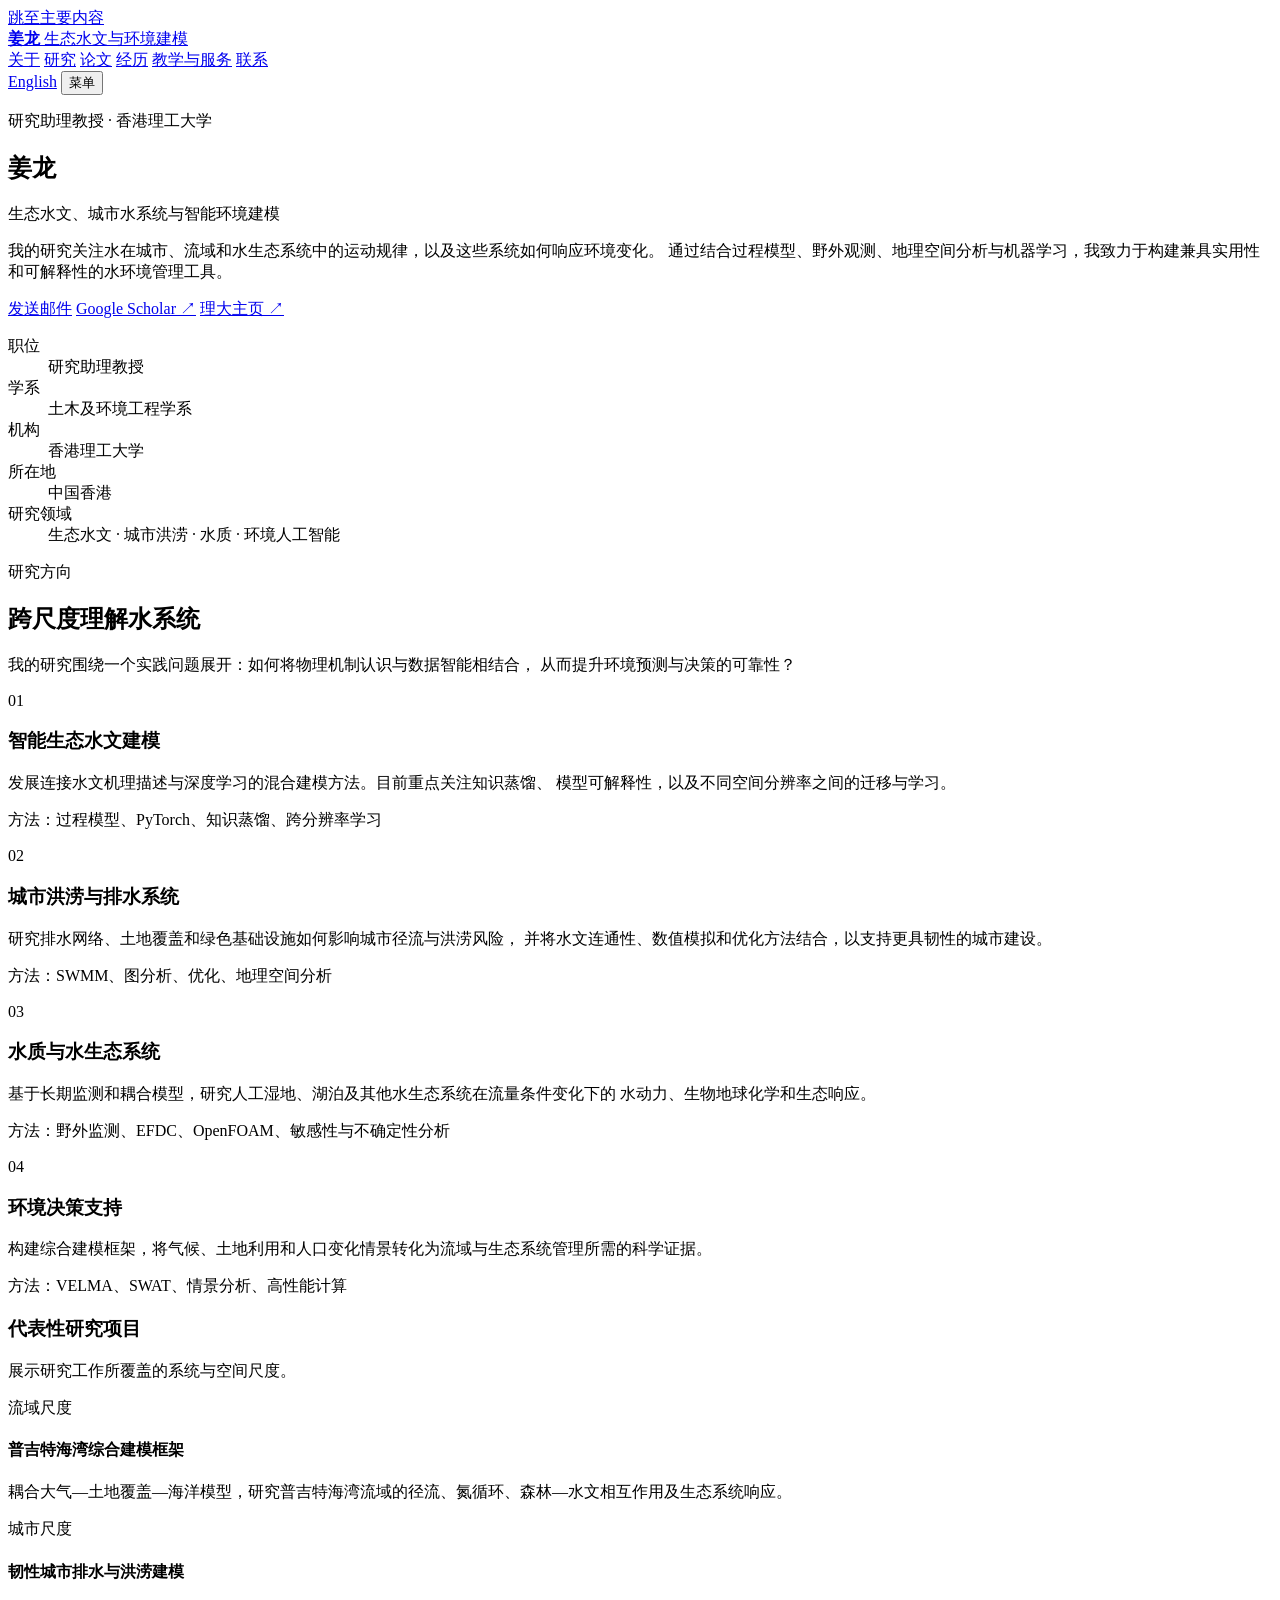
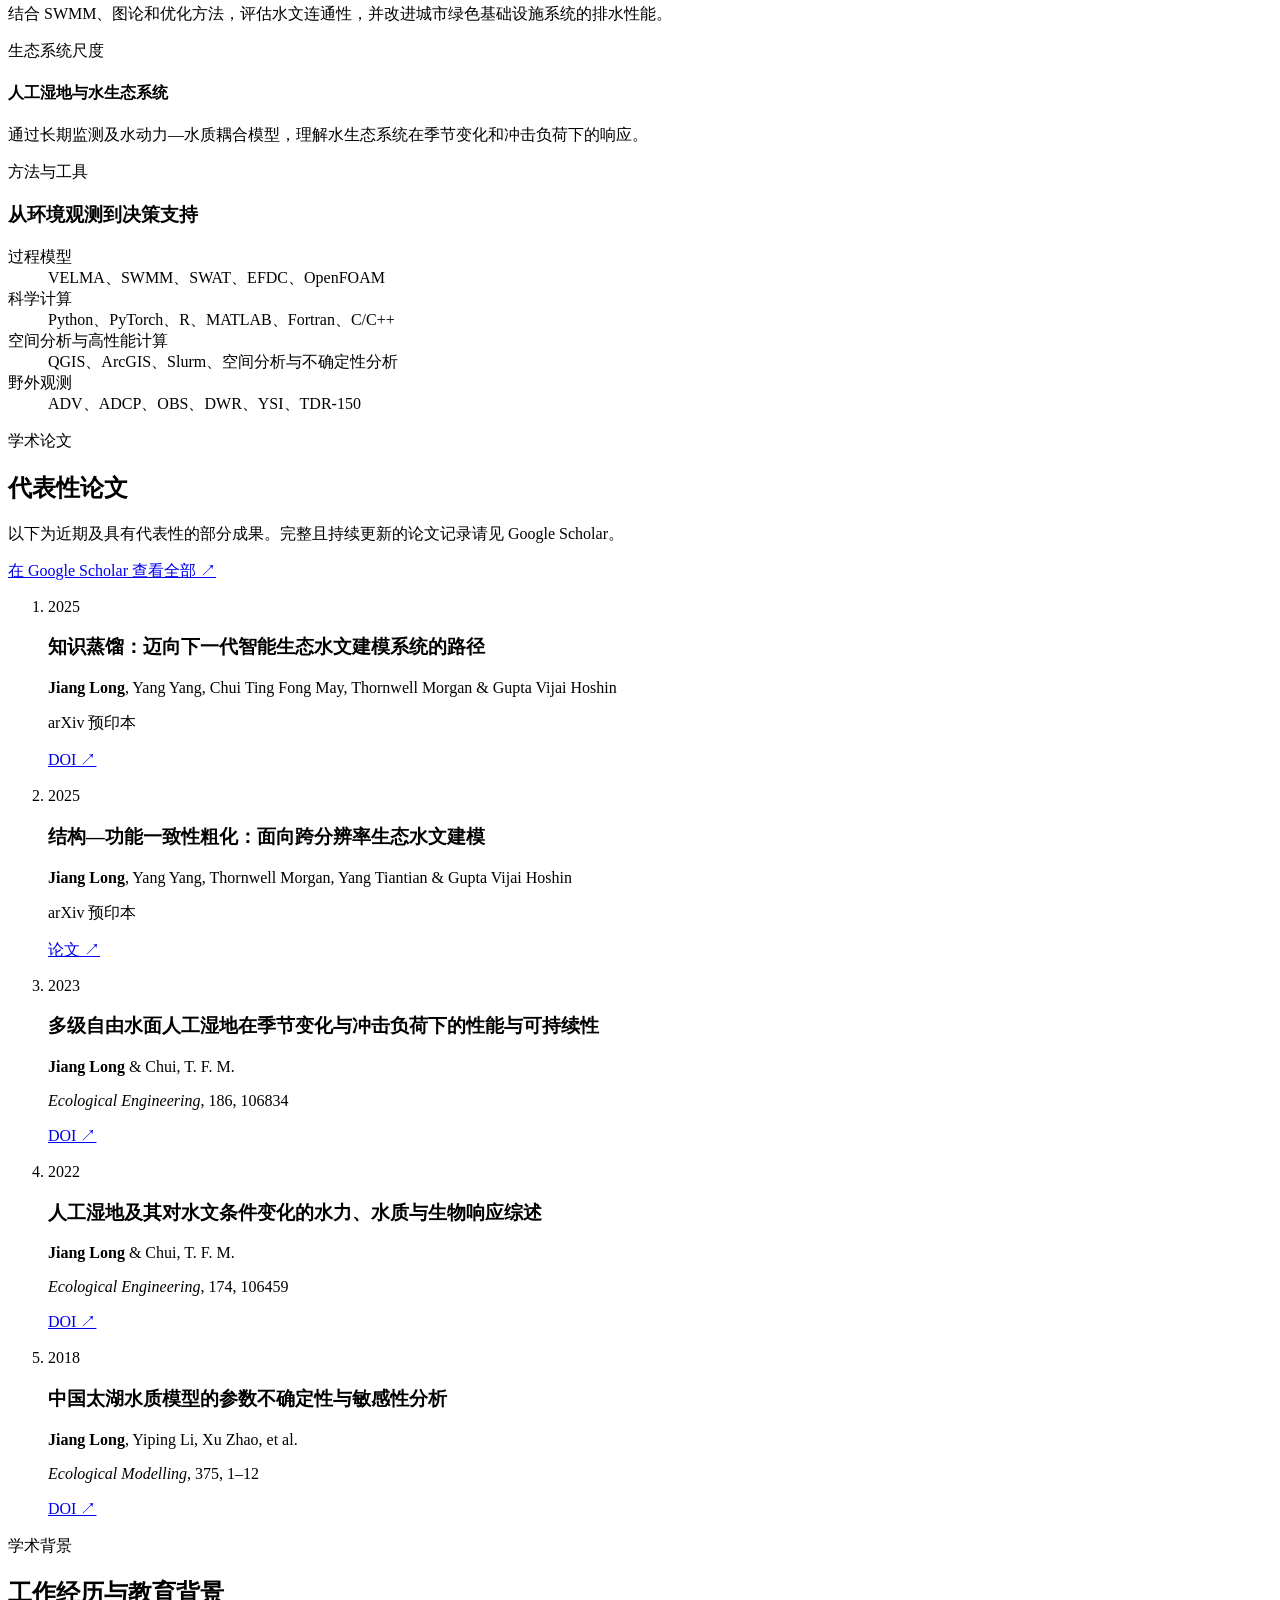
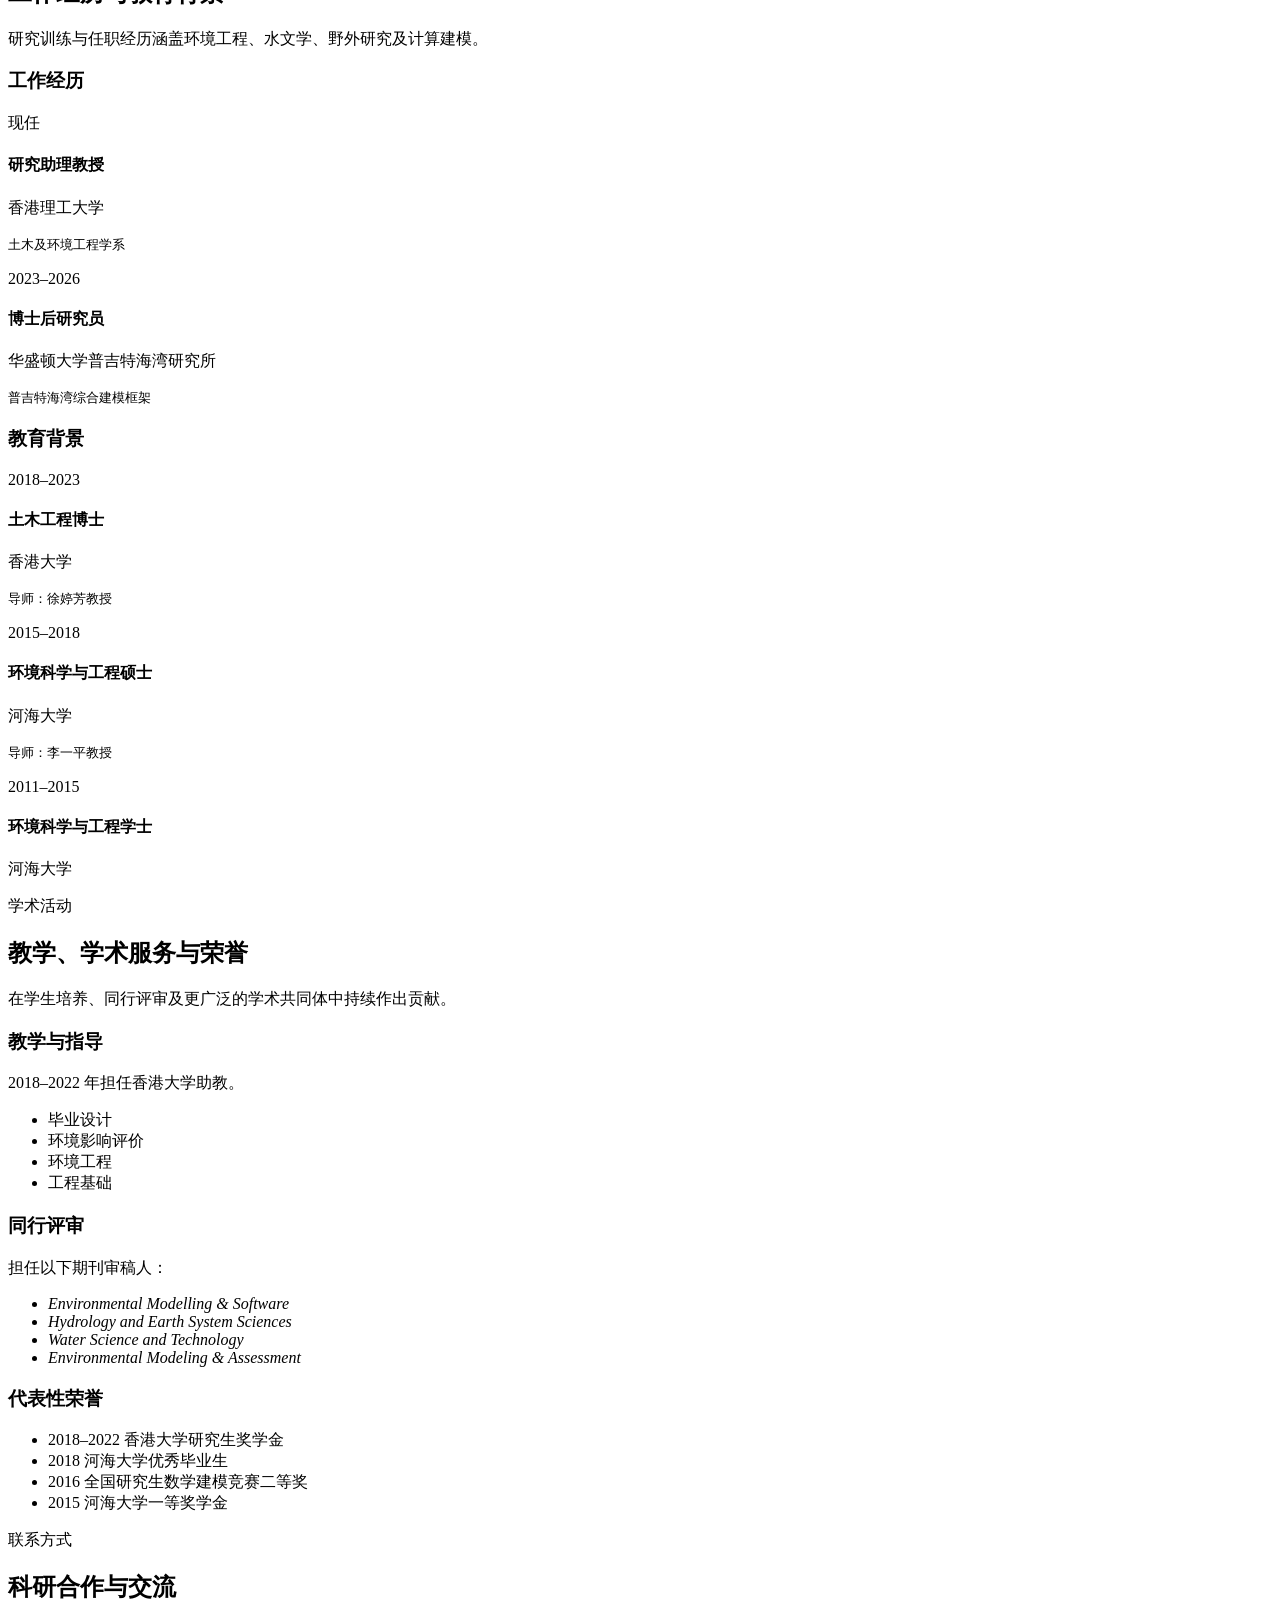
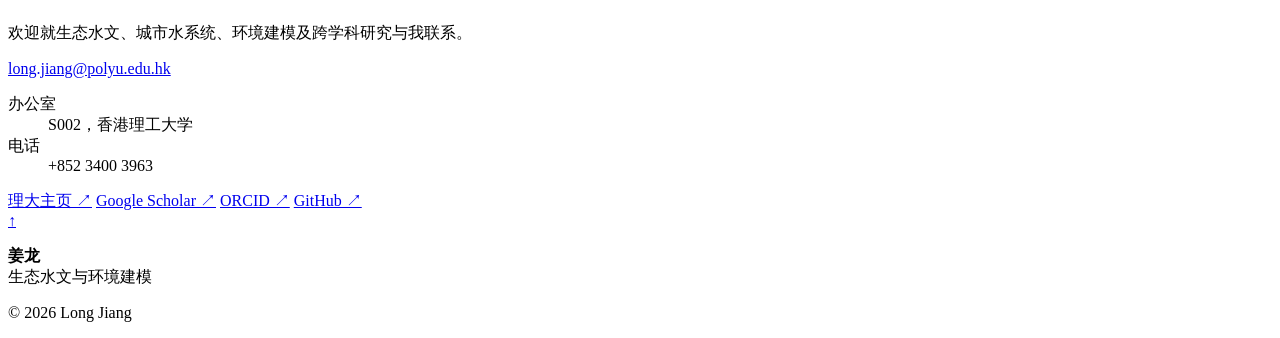
==== public/zh/index.html @ d38e8f30 "Add bilingual Chinese website" ====
<!doctype html>
<html lang="zh-CN">
  <head>
    <meta charset="UTF-8" />
    <meta name="viewport" content="width=device-width, initial-scale=1.0" />
    <meta name="theme-color" content="#f7f7f4" />
    <meta
      name="description"
      content="姜龙博士现任香港理工大学研究助理教授，研究方向包括生态水文建模、城市洪涝、水质与环境人工智能。"
    />
    <meta property="og:title" content="姜龙｜生态水文与环境建模" />
    <meta
      property="og:description"
      content="结合过程模型、环境观测与人工智能，研究城市、流域及水生态系统。"
    />
    <meta property="og:type" content="website" />
    <title>姜龙｜生态水文与环境建模</title>
    <link rel="alternate" hreflang="en" href="/" />
    <link rel="alternate" hreflang="zh-CN" href="/zh" />
    <link rel="alternate" hreflang="x-default" href="/" />
    <link rel="stylesheet" href="/styles.css" />
    <script src="/script.js" defer></script>
    <script type="application/ld+json">
      {
        "@context": "https://schema.org",
        "@type": "Person",
        "name": "Long Jiang",
        "alternateName": "姜龙",
        "honorificPrefix": "Dr",
        "jobTitle": "研究助理教授",
        "affiliation": {
          "@type": "Organization",
          "name": "香港理工大学"
        },
        "email": "mailto:long.jiang@polyu.edu.hk",
        "url": "https://www.polyu.edu.hk/cee/people/academic-staff/dr-long-jiang/",
        "sameAs": [
          "https://github.com/jlonghku",
          "https://orcid.org/0009-0009-2492-1908",
          "https://scholar.google.com/citations?hl=en&user=GSzS0rMAAAAJ"
        ]
      }
    </script>
  </head>
  <body>
    <a class="skip-link" href="#main">跳至主要内容</a>

    <header class="site-header" id="top">
      <div class="header-inner">
        <a class="brand" href="#top" aria-label="姜龙，首页">
          <strong>姜龙</strong>
          <span>生态水文与环境建模</span>
        </a>

        <nav class="desktop-nav" aria-label="主导航">
          <a href="#about">关于</a>
          <a href="#research">研究</a>
          <a href="#publications">论文</a>
          <a href="#background">经历</a>
          <a href="#service">教学与服务</a>
          <a href="#contact">联系</a>
        </nav>

        <a class="language-switch" href="/" lang="en" hreflang="en" aria-label="Switch to English">English</a>
        <button class="menu-button" type="button" aria-expanded="false" aria-controls="mobile-nav" data-open-label="菜单" data-close-label="关闭">菜单</button>
      </div>
    </header>

    <nav class="mobile-nav" id="mobile-nav" aria-label="移动端导航" hidden>
      <a href="#about">关于</a>
      <a href="#research">研究</a>
      <a href="#publications">论文</a>
      <a href="#background">经历</a>
      <a href="#service">教学与服务</a>
      <a href="#contact">联系</a>
      <a class="mobile-language" href="/" lang="en" hreflang="en">English</a>
    </nav>

    <main id="main">
      <section class="hero section-shell" id="about" aria-labelledby="hero-title">
        <div class="hero-main">
          <p class="eyebrow">研究助理教授 · 香港理工大学</p>
          <h1 id="hero-title">姜龙</h1>
          <p class="hero-field">生态水文、城市水系统与智能环境建模</p>
          <p class="hero-summary">
            我的研究关注水在城市、流域和水生态系统中的运动规律，以及这些系统如何响应环境变化。
            通过结合过程模型、野外观测、地理空间分析与机器学习，我致力于构建兼具实用性和可解释性的水环境管理工具。
          </p>
          <div class="hero-links" aria-label="学术主页">
            <a class="button primary" href="mailto:long.jiang@polyu.edu.hk">发送邮件</a>
            <a class="button" href="https://scholar.google.com/citations?hl=en&amp;user=GSzS0rMAAAAJ" target="_blank" rel="noreferrer">Google Scholar ↗</a>
            <a class="text-link" href="https://www.polyu.edu.hk/cee/people/academic-staff/dr-long-jiang/" target="_blank" rel="noreferrer">理大主页 ↗</a>
          </div>
        </div>

        <aside class="profile-facts" aria-label="学术信息摘要">
          <dl>
            <div>
              <dt>职位</dt>
              <dd>研究助理教授</dd>
            </div>
            <div>
              <dt>学系</dt>
              <dd>土木及环境工程学系</dd>
            </div>
            <div>
              <dt>机构</dt>
              <dd>香港理工大学</dd>
            </div>
            <div>
              <dt>所在地</dt>
              <dd>中国香港</dd>
            </div>
            <div>
              <dt>研究领域</dt>
              <dd>生态水文 · 城市洪涝 · 水质 · 环境人工智能</dd>
            </div>
          </dl>
        </aside>
      </section>

      <section class="section" id="research" aria-labelledby="research-title">
        <div class="section-shell">
          <div class="section-heading">
            <p class="section-label">研究方向</p>
            <div>
              <h2 id="research-title">跨尺度理解水系统</h2>
              <p>
                我的研究围绕一个实践问题展开：如何将物理机制认识与数据智能相结合，
                从而提升环境预测与决策的可靠性？
              </p>
            </div>
          </div>

          <div class="research-list">
            <article>
              <p class="item-number">01</p>
              <div>
                <h3>智能生态水文建模</h3>
                <p>
                  发展连接水文机理描述与深度学习的混合建模方法。目前重点关注知识蒸馏、
                  模型可解释性，以及不同空间分辨率之间的迁移与学习。
                </p>
                <p class="methods">方法：过程模型、PyTorch、知识蒸馏、跨分辨率学习</p>
              </div>
            </article>
            <article>
              <p class="item-number">02</p>
              <div>
                <h3>城市洪涝与排水系统</h3>
                <p>
                  研究排水网络、土地覆盖和绿色基础设施如何影响城市径流与洪涝风险，
                  并将水文连通性、数值模拟和优化方法结合，以支持更具韧性的城市建设。
                </p>
                <p class="methods">方法：SWMM、图分析、优化、地理空间分析</p>
              </div>
            </article>
            <article>
              <p class="item-number">03</p>
              <div>
                <h3>水质与水生态系统</h3>
                <p>
                  基于长期监测和耦合模型，研究人工湿地、湖泊及其他水生态系统在流量条件变化下的
                  水动力、生物地球化学和生态响应。
                </p>
                <p class="methods">方法：野外监测、EFDC、OpenFOAM、敏感性与不确定性分析</p>
              </div>
            </article>
            <article>
              <p class="item-number">04</p>
              <div>
                <h3>环境决策支持</h3>
                <p>
                  构建综合建模框架，将气候、土地利用和人口变化情景转化为流域与生态系统管理所需的科学证据。
                </p>
                <p class="methods">方法：VELMA、SWAT、情景分析、高性能计算</p>
              </div>
            </article>
          </div>

          <div class="subsection">
            <div class="subsection-heading">
              <h3>代表性研究项目</h3>
              <p>展示研究工作所覆盖的系统与空间尺度。</p>
            </div>
            <div class="project-table">
              <article>
                <p class="project-type">流域尺度</p>
                <h4>普吉特海湾综合建模框架</h4>
                <p>耦合大气—土地覆盖—海洋模型，研究普吉特海湾流域的径流、氮循环、森林—水文相互作用及生态系统响应。</p>
              </article>
              <article>
                <p class="project-type">城市尺度</p>
                <h4>韧性城市排水与洪涝建模</h4>
                <p>结合 SWMM、图论和优化方法，评估水文连通性，并改进城市绿色基础设施系统的排水性能。</p>
              </article>
              <article>
                <p class="project-type">生态系统尺度</p>
                <h4>人工湿地与水生态系统</h4>
                <p>通过长期监测及水动力—水质耦合模型，理解水生态系统在季节变化和冲击负荷下的响应。</p>
              </article>
            </div>
          </div>

          <div class="methods-panel">
            <div>
              <p class="section-label">方法与工具</p>
              <h3>从环境观测到决策支持</h3>
            </div>
            <dl>
              <div><dt>过程模型</dt><dd>VELMA、SWMM、SWAT、EFDC、OpenFOAM</dd></div>
              <div><dt>科学计算</dt><dd>Python、PyTorch、R、MATLAB、Fortran、C/C++</dd></div>
              <div><dt>空间分析与高性能计算</dt><dd>QGIS、ArcGIS、Slurm、空间分析与不确定性分析</dd></div>
              <div><dt>野外观测</dt><dd>ADV、ADCP、OBS、DWR、YSI、TDR-150</dd></div>
            </dl>
          </div>
        </div>
      </section>

      <section class="section muted-section" id="publications" aria-labelledby="publications-title">
        <div class="section-shell">
          <div class="section-heading publication-heading">
            <p class="section-label">学术论文</p>
            <div>
              <h2 id="publications-title">代表性论文</h2>
              <p>以下为近期及具有代表性的部分成果。完整且持续更新的论文记录请见 Google Scholar。</p>
              <a class="text-link" href="https://scholar.google.com/citations?hl=en&amp;user=GSzS0rMAAAAJ" target="_blank" rel="noreferrer">在 Google Scholar 查看全部 ↗</a>
            </div>
          </div>

          <ol class="publication-list">
            <li>
              <p class="publication-year">2025</p>
              <div>
                <h3>知识蒸馏：迈向下一代智能生态水文建模系统的路径</h3>
                <p><strong>Jiang Long</strong>, Yang Yang, Chui Ting Fong May, Thornwell Morgan &amp; Gupta Vijai Hoshin</p>
                <p class="venue">arXiv 预印本</p>
              </div>
              <a href="https://doi.org/10.48550/arXiv.2509.01972" target="_blank" rel="noreferrer" aria-label="打开知识蒸馏论文">DOI ↗</a>
            </li>
            <li>
              <p class="publication-year">2025</p>
              <div>
                <h3>结构—功能一致性粗化：面向跨分辨率生态水文建模</h3>
                <p><strong>Jiang Long</strong>, Yang Yang, Thornwell Morgan, Yang Tiantian &amp; Gupta Vijai Hoshin</p>
                <p class="venue">arXiv 预印本</p>
              </div>
              <a href="https://arxiv.org/abs/2511.17482" target="_blank" rel="noreferrer" aria-label="打开跨分辨率建模论文">论文 ↗</a>
            </li>
            <li>
              <p class="publication-year">2023</p>
              <div>
                <h3>多级自由水面人工湿地在季节变化与冲击负荷下的性能与可持续性</h3>
                <p><strong>Jiang Long</strong> &amp; Chui, T. F. M.</p>
                <p class="venue"><em>Ecological Engineering</em>, 186, 106834</p>
              </div>
              <a href="https://doi.org/10.1016/j.ecoleng.2022.106834" target="_blank" rel="noreferrer" aria-label="打开人工湿地性能论文">DOI ↗</a>
            </li>
            <li>
              <p class="publication-year">2022</p>
              <div>
                <h3>人工湿地及其对水文条件变化的水力、水质与生物响应综述</h3>
                <p><strong>Jiang Long</strong> &amp; Chui, T. F. M.</p>
                <p class="venue"><em>Ecological Engineering</em>, 174, 106459</p>
              </div>
              <a href="https://doi.org/10.1016/j.ecoleng.2021.106459" target="_blank" rel="noreferrer" aria-label="打开人工湿地综述">DOI ↗</a>
            </li>
            <li>
              <p class="publication-year">2018</p>
              <div>
                <h3>中国太湖水质模型的参数不确定性与敏感性分析</h3>
                <p><strong>Jiang Long</strong>, Yiping Li, Xu Zhao, et al.</p>
                <p class="venue"><em>Ecological Modelling</em>, 375, 1–12</p>
              </div>
              <a href="https://doi.org/10.1016/j.ecolmodel.2018.02.014" target="_blank" rel="noreferrer" aria-label="打开太湖水质建模论文">DOI ↗</a>
            </li>
          </ol>
        </div>
      </section>

      <section class="section" id="background" aria-labelledby="background-title">
        <div class="section-shell">
          <div class="section-heading">
            <p class="section-label">学术背景</p>
            <div>
              <h2 id="background-title">工作经历与教育背景</h2>
              <p>研究训练与任职经历涵盖环境工程、水文学、野外研究及计算建模。</p>
            </div>
          </div>

          <div class="background-grid">
            <section aria-labelledby="experience-title">
              <h3 id="experience-title">工作经历</h3>
              <div class="timeline">
                <article>
                  <p class="timeline-date">现任</p>
                  <div><h4>研究助理教授</h4><p>香港理工大学</p><small>土木及环境工程学系</small></div>
                </article>
                <article>
                  <p class="timeline-date">2023–2026</p>
                  <div><h4>博士后研究员</h4><p>华盛顿大学普吉特海湾研究所</p><small>普吉特海湾综合建模框架</small></div>
                </article>
              </div>
            </section>

            <section aria-labelledby="education-title">
              <h3 id="education-title">教育背景</h3>
              <div class="timeline">
                <article>
                  <p class="timeline-date">2018–2023</p>
                  <div><h4>土木工程博士</h4><p>香港大学</p><small>导师：徐婷芳教授</small></div>
                </article>
                <article>
                  <p class="timeline-date">2015–2018</p>
                  <div><h4>环境科学与工程硕士</h4><p>河海大学</p><small>导师：李一平教授</small></div>
                </article>
                <article>
                  <p class="timeline-date">2011–2015</p>
                  <div><h4>环境科学与工程学士</h4><p>河海大学</p></div>
                </article>
              </div>
            </section>
          </div>
        </div>
      </section>

      <section class="section muted-section" id="service" aria-labelledby="service-title">
        <div class="section-shell">
          <div class="section-heading">
            <p class="section-label">学术活动</p>
            <div>
              <h2 id="service-title">教学、学术服务与荣誉</h2>
              <p>在学生培养、同行评审及更广泛的学术共同体中持续作出贡献。</p>
            </div>
          </div>

          <div class="activity-grid">
            <article>
              <h3>教学与指导</h3>
              <p>2018–2022 年担任香港大学助教。</p>
              <ul>
                <li>毕业设计</li>
                <li>环境影响评价</li>
                <li>环境工程</li>
                <li>工程基础</li>
              </ul>
            </article>
            <article>
              <h3>同行评审</h3>
              <p>担任以下期刊审稿人：</p>
              <ul>
                <li><em>Environmental Modelling &amp; Software</em></li>
                <li><em>Hydrology and Earth System Sciences</em></li>
                <li><em>Water Science and Technology</em></li>
                <li><em>Environmental Modeling &amp; Assessment</em></li>
              </ul>
            </article>
            <article>
              <h3>代表性荣誉</h3>
              <ul class="honours-list">
                <li><span>2018–2022</span> 香港大学研究生奖学金</li>
                <li><span>2018</span> 河海大学优秀毕业生</li>
                <li><span>2016</span> 全国研究生数学建模竞赛二等奖</li>
                <li><span>2015</span> 河海大学一等奖学金</li>
              </ul>
            </article>
          </div>
        </div>
      </section>

      <section class="contact" id="contact" aria-labelledby="contact-title">
        <div class="section-shell contact-grid">
          <div>
            <p class="section-label">联系方式</p>
            <h2 id="contact-title">科研合作与交流</h2>
            <p>欢迎就生态水文、城市水系统、环境建模及跨学科研究与我联系。</p>
          </div>
          <div class="contact-card">
            <a class="email-link" href="mailto:long.jiang@polyu.edu.hk">long.jiang@polyu.edu.hk</a>
            <dl>
              <div><dt>办公室</dt><dd>S002，香港理工大学</dd></div>
              <div><dt>电话</dt><dd>+852 3400 3963</dd></div>
            </dl>
            <div class="contact-links">
              <a href="https://www.polyu.edu.hk/cee/people/academic-staff/dr-long-jiang/" target="_blank" rel="noreferrer">理大主页 ↗</a>
              <a href="https://scholar.google.com/citations?hl=en&amp;user=GSzS0rMAAAAJ" target="_blank" rel="noreferrer">Google Scholar ↗</a>
              <a href="https://orcid.org/0009-0009-2492-1908" target="_blank" rel="noreferrer">ORCID ↗</a>
              <a href="https://github.com/jlonghku" target="_blank" rel="noreferrer">GitHub ↗</a>
            </div>
          </div>
        </div>
      </section>
    </main>

    <a class="back-to-top" href="#top" aria-label="返回顶部">↑</a>

    <footer>
      <div class="section-shell footer-inner">
        <p><strong>姜龙</strong><br />生态水文与环境建模</p>
        <p>© <span id="year">2026</span> Long Jiang</p>
      </div>
    </footer>
  </body>
</html>
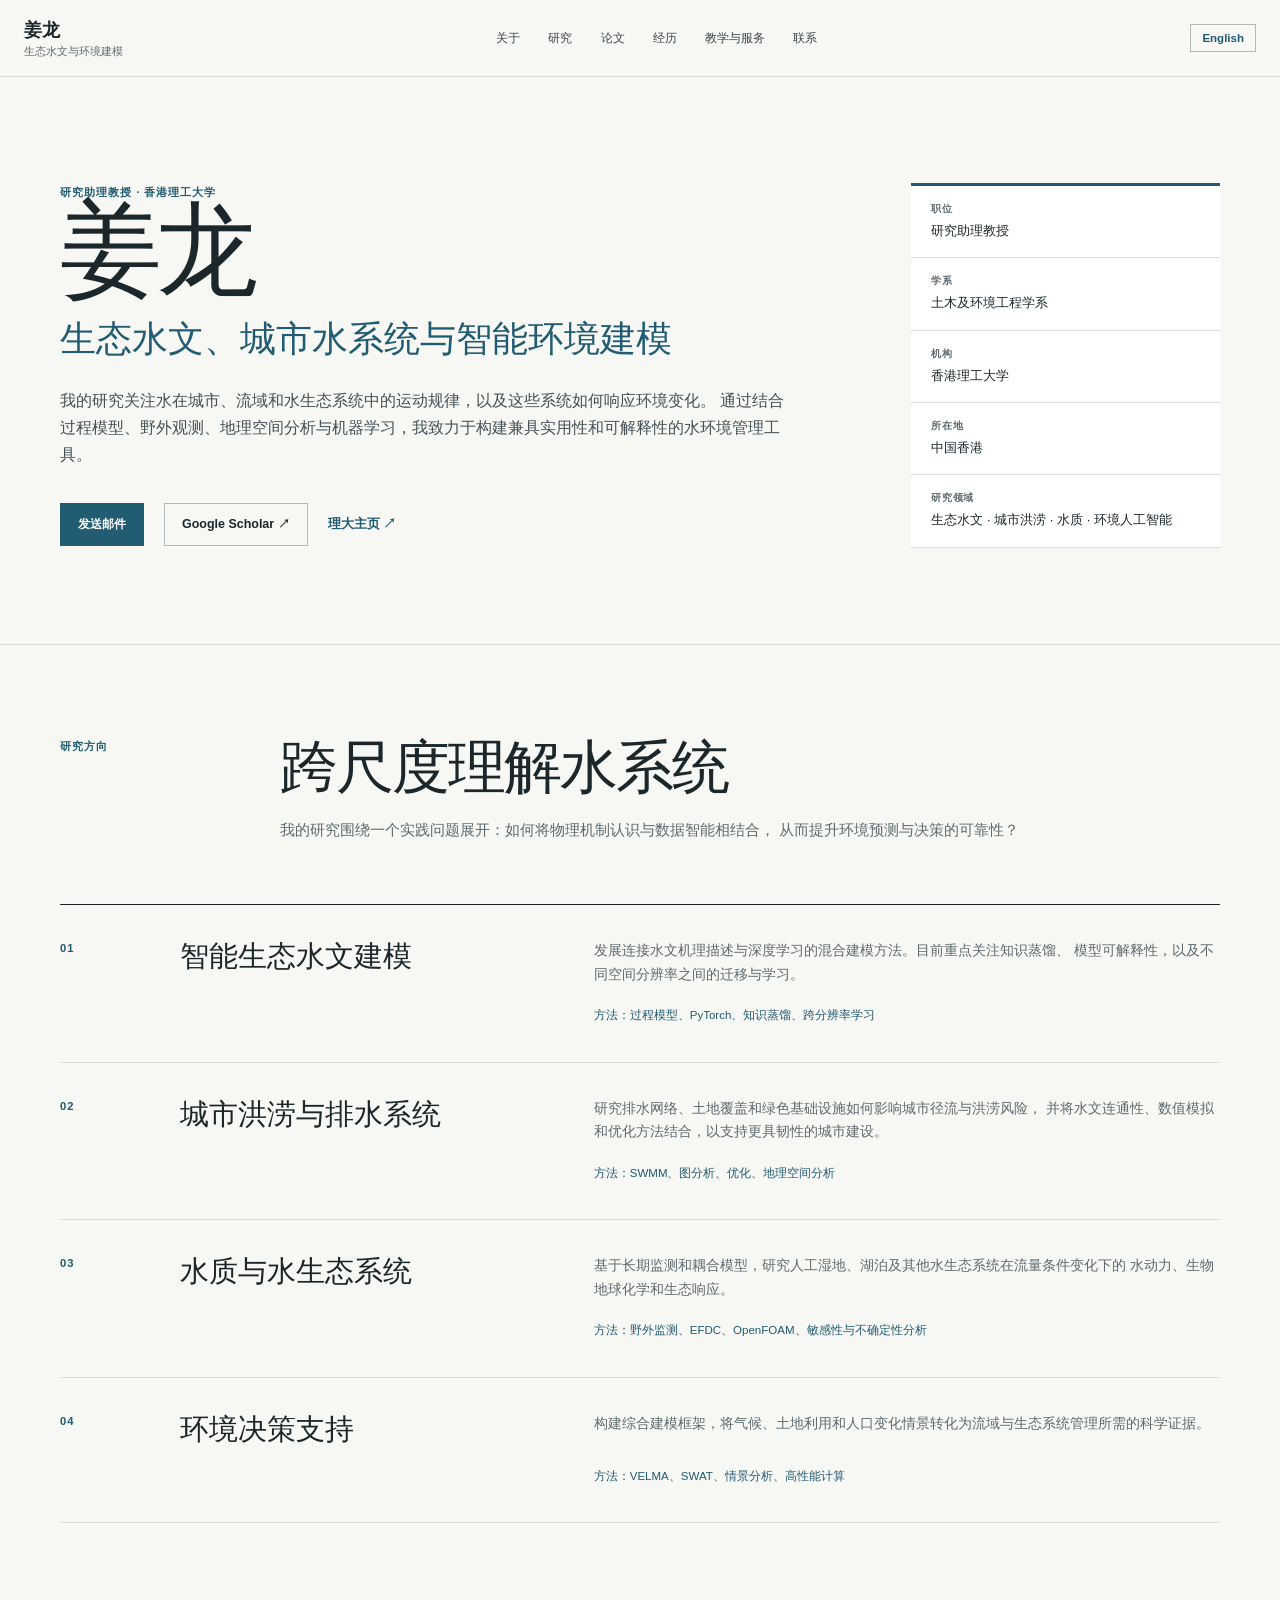
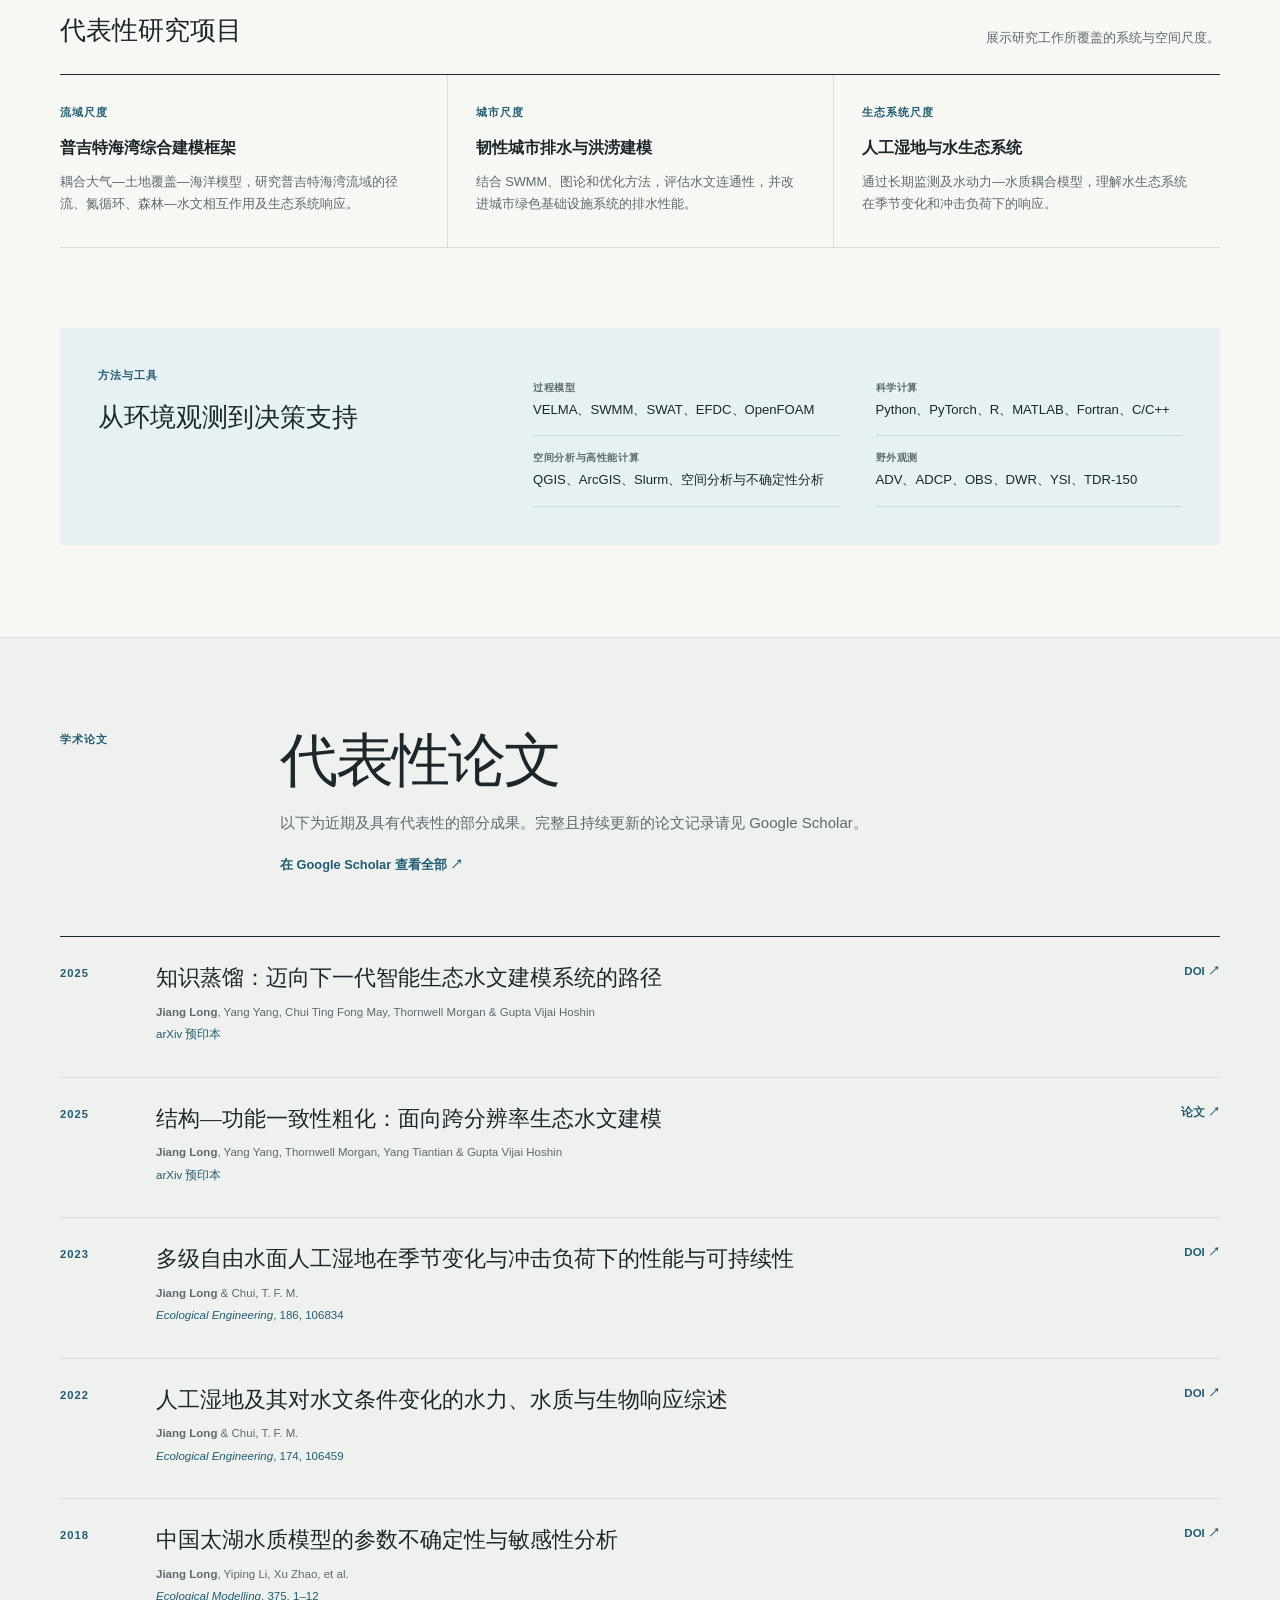
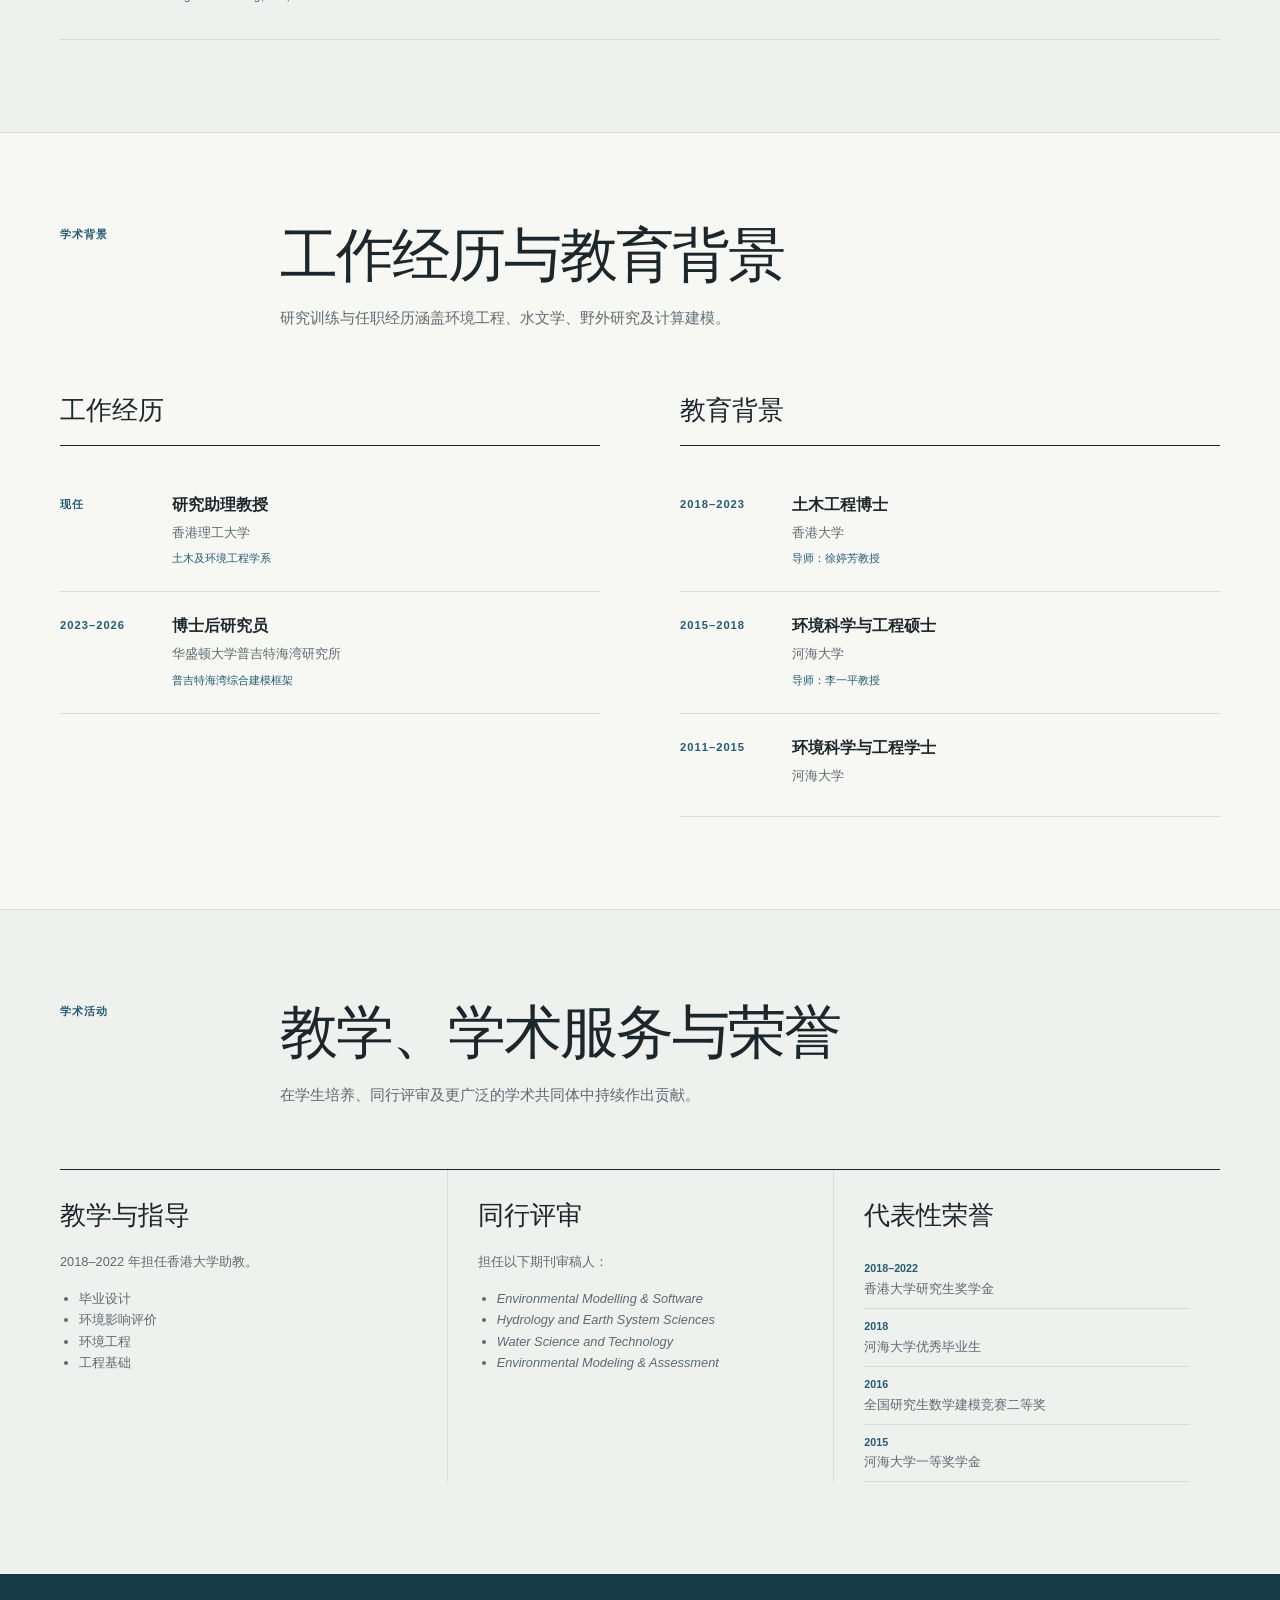
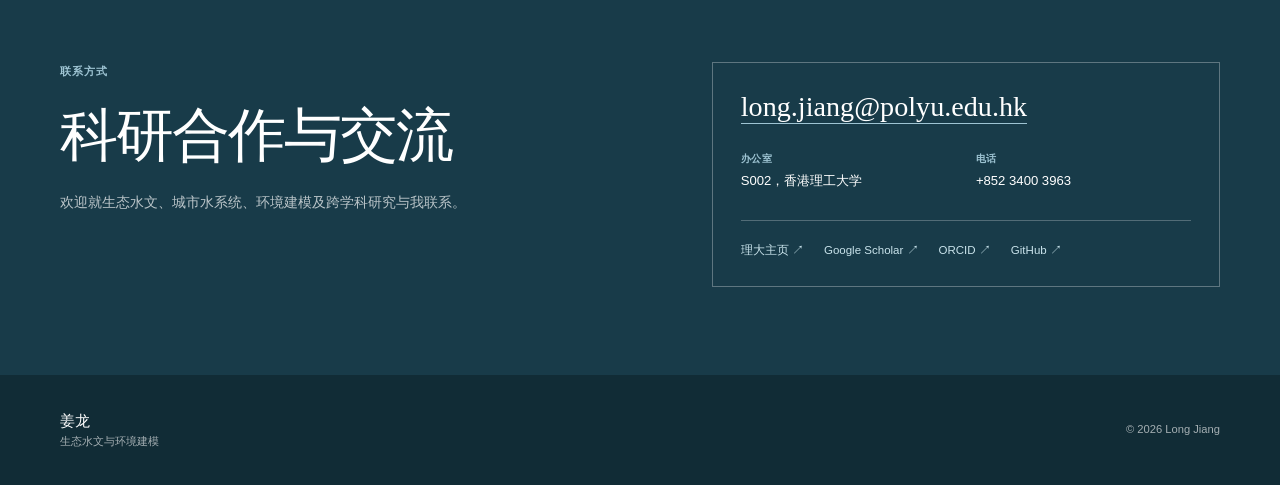
==== commit 9066b9f8: "Deploy site to GitHub Pages" ====
--- a/public/zh/index.html
+++ b/public/zh/index.html
@@ -15,11 +15,12 @@
     />
     <meta property="og:type" content="website" />
     <title>姜龙｜生态水文与环境建模</title>
-    <link rel="alternate" hreflang="en" href="/" />
-    <link rel="alternate" hreflang="zh-CN" href="/zh" />
-    <link rel="alternate" hreflang="x-default" href="/" />
-    <link rel="stylesheet" href="/styles.css" />
-    <script src="/script.js" defer></script>
+    <link rel="canonical" href="https://long-jiang-academic-site.vercel.app/zh" />
+    <link rel="alternate" hreflang="en" href="https://long-jiang-academic-site.vercel.app/" />
+    <link rel="alternate" hreflang="zh-CN" href="https://long-jiang-academic-site.vercel.app/zh" />
+    <link rel="alternate" hreflang="x-default" href="https://long-jiang-academic-site.vercel.app/" />
+    <link rel="stylesheet" href="../styles.css" />
+    <script src="../script.js" defer></script>
     <script type="application/ld+json">
       {
         "@context": "https://schema.org",
@@ -61,7 +62,7 @@
           <a href="#contact">联系</a>
         </nav>
 
-        <a class="language-switch" href="/" lang="en" hreflang="en" aria-label="Switch to English">English</a>
+        <a class="language-switch" href="../" lang="en" hreflang="en" aria-label="Switch to English">English</a>
         <button class="menu-button" type="button" aria-expanded="false" aria-controls="mobile-nav" data-open-label="菜单" data-close-label="关闭">菜单</button>
       </div>
     </header>
@@ -73,7 +74,7 @@
       <a href="#background">经历</a>
       <a href="#service">教学与服务</a>
       <a href="#contact">联系</a>
-      <a class="mobile-language" href="/" lang="en" hreflang="en">English</a>
+      <a class="mobile-language" href="../" lang="en" hreflang="en">English</a>
     </nav>
 
     <main id="main">
--- a/public/styles.css
+++ b/public/styles.css
@@ -0,0 +1,189 @@
+:root {
+  --paper: #f7f7f4;
+  --surface: #ffffff;
+  --ink: #1c272b;
+  --muted: #5e6a6f;
+  --accent: #225c73;
+  --accent-soft: #e7f0f3;
+  --line: #d8dddc;
+  --serif: Georgia, "Times New Roman", serif;
+  --sans: Inter, -apple-system, BlinkMacSystemFont, "Segoe UI", sans-serif;
+}
+
+* { box-sizing: border-box; }
+html { scroll-behavior: smooth; scroll-padding-top: 84px; }
+body { margin: 0; background: var(--paper); color: var(--ink); font-family: var(--sans); -webkit-font-smoothing: antialiased; }
+a { color: inherit; text-decoration: none; }
+button { color: inherit; font: inherit; }
+p { line-height: 1.7; }
+.section-shell { width: min(1160px, calc(100% - 48px)); margin-inline: auto; }
+.skip-link { position: fixed; z-index: 100; top: -70px; left: 18px; padding: 11px 16px; background: var(--ink); color: white; }
+.skip-link:focus { top: 14px; }
+
+.site-header { position: sticky; z-index: 20; top: 0; background: rgba(247, 247, 244, .96); border-bottom: 1px solid var(--line); backdrop-filter: blur(12px); }
+.header-inner { width: min(1280px, calc(100% - 48px)); min-height: 76px; margin-inline: auto; display: flex; align-items: center; justify-content: space-between; gap: 32px; }
+.brand { display: flex; flex-direction: column; flex: 0 0 auto; }
+.brand strong { font-family: var(--serif); font-size: 1.12rem; font-weight: 600; }
+.brand span { margin-top: 3px; color: var(--muted); font-size: .67rem; }
+.desktop-nav { display: flex; align-items: center; gap: clamp(17px, 2.2vw, 32px); }
+.desktop-nav a { padding: 26px 0 24px; border-bottom: 2px solid transparent; color: #39474c; font-size: .76rem; }
+.desktop-nav a:hover, .desktop-nav a:focus-visible { border-color: var(--accent); color: var(--accent); }
+.language-switch { flex: 0 0 auto; padding: 7px 11px; border: 1px solid #aeb9bc; color: var(--accent); font-size: .72rem; font-weight: 700; }
+.language-switch:hover, .language-switch:focus-visible { border-color: var(--accent); background: var(--accent-soft); }
+.menu-button { display: none; border: 1px solid var(--line); background: transparent; padding: 8px 12px; font-size: .78rem; }
+.mobile-nav { position: fixed; z-index: 19; inset: 76px 0 auto; padding: 12px 24px 20px; background: var(--paper); border-bottom: 1px solid var(--line); box-shadow: 0 18px 35px rgba(28, 39, 43, .08); }
+.mobile-nav a { display: block; padding: 13px 0; border-bottom: 1px solid var(--line); font-size: .9rem; }
+.mobile-nav .mobile-language { border-bottom: 0; color: var(--accent); font-weight: 700; }
+
+[lang="zh-CN"] body { font-family: "PingFang SC", "Hiragino Sans GB", "Microsoft YaHei", var(--sans); }
+[lang="zh-CN"] h1, [lang="zh-CN"] h2, [lang="zh-CN"] h3, [lang="zh-CN"] .brand strong, [lang="zh-CN"] .hero-field, [lang="zh-CN"] .email-link, [lang="zh-CN"] .footer-inner strong { font-family: "Songti SC", "STSong", "Noto Serif CJK SC", var(--serif); }
+
+.hero { display: grid; grid-template-columns: minmax(0, 1.55fr) minmax(270px, .65fr); gap: clamp(50px, 9vw, 120px); padding-block: 106px 96px; }
+.eyebrow, .section-label, .item-number, .project-type, .publication-year, .timeline-date { margin: 0; color: var(--accent); font-size: .7rem; font-weight: 700; letter-spacing: .09em; text-transform: uppercase; }
+h1, h2, h3, h4 { margin-top: 0; }
+h1 { margin-bottom: 18px; font-family: var(--serif); font-size: clamp(3.8rem, 8vw, 6.8rem); font-weight: 400; letter-spacing: -.055em; line-height: .95; }
+.hero-identity { display: flex; align-items: center; gap: 20px; margin-bottom: 30px; }
+.hero-identity .eyebrow { max-width: 420px; }
+.profile-avatar { width: 88px; height: 88px; flex: 0 0 auto; border: 3px solid var(--surface); border-radius: 50%; object-fit: cover; box-shadow: 0 0 0 1px var(--line); }
+.hero-field { max-width: 800px; margin: 0 0 25px; color: var(--accent); font-family: var(--serif); font-size: clamp(1.45rem, 2.8vw, 2.35rem); line-height: 1.25; }
+.hero-summary { max-width: 760px; margin: 0; color: #445156; font-size: 1rem; }
+.hero-links { display: flex; align-items: center; flex-wrap: wrap; gap: 12px 20px; margin-top: 34px; }
+.button { display: inline-flex; align-items: center; min-height: 43px; padding: 0 17px; border: 1px solid #aeb9bc; background: transparent; font-size: .78rem; font-weight: 600; }
+.button:hover, .button:focus-visible { border-color: var(--accent); color: var(--accent); }
+.button.primary { border-color: var(--accent); background: var(--accent); color: white; }
+.button.primary:hover, .button.primary:focus-visible { background: #17465a; }
+.text-link { color: var(--accent); font-size: .8rem; font-weight: 600; text-decoration: underline; text-decoration-color: transparent; text-underline-offset: 4px; }
+.text-link:hover, .text-link:focus-visible { text-decoration-color: currentColor; }
+.profile-facts { align-self: end; border-top: 3px solid var(--accent); background: var(--surface); }
+.profile-facts dl { margin: 0; }
+.profile-facts dl > div { padding: 16px 20px; border-bottom: 1px solid var(--line); }
+.profile-facts dt, .methods-panel dt, .contact-card dt { margin-bottom: 5px; color: var(--muted); font-size: .65rem; font-weight: 700; letter-spacing: .06em; text-transform: uppercase; }
+.profile-facts dd, .methods-panel dd, .contact-card dd { margin: 0; font-size: .82rem; line-height: 1.55; }
+
+.section { padding-block: 92px; border-top: 1px solid var(--line); }
+.muted-section { background: #eff1ef; }
+.section-heading { display: grid; grid-template-columns: 180px minmax(0, 1fr); gap: 40px; margin-bottom: 62px; }
+.section-heading h2, .contact h2 { max-width: 820px; margin-bottom: 18px; font-family: var(--serif); font-size: clamp(2.35rem, 4.5vw, 4rem); font-weight: 400; letter-spacing: -.035em; line-height: 1.08; }
+.section-heading > div > p { max-width: 760px; margin: 0; color: var(--muted); font-size: .94rem; }
+
+.research-list { border-top: 1px solid var(--ink); }
+.research-list article { display: grid; grid-template-columns: 90px minmax(0, 1fr); gap: 30px; padding: 34px 0 36px; border-bottom: 1px solid var(--line); }
+.research-list article > div { display: grid; grid-template-columns: minmax(220px, .75fr) minmax(0, 1.25fr); gap: 38px; }
+.research-list h3 { margin-bottom: 0; font-family: var(--serif); font-size: clamp(1.45rem, 2.3vw, 2rem); font-weight: 400; line-height: 1.2; }
+.research-list article > div > p { margin: 0; color: var(--muted); font-size: .86rem; }
+.research-list .methods { grid-column: 2; margin-top: -18px; color: var(--accent); font-size: .72rem; }
+.subsection { margin-top: 90px; }
+.subsection-heading { display: flex; justify-content: space-between; align-items: end; gap: 30px; margin-bottom: 26px; }
+.subsection-heading h3, .methods-panel h3, .background-grid > section > h3, .activity-grid h3 { margin-bottom: 0; font-family: var(--serif); font-size: 1.65rem; font-weight: 400; }
+.subsection-heading p { margin: 0; color: var(--muted); font-size: .8rem; }
+.project-table { display: grid; grid-template-columns: repeat(3, 1fr); border-top: 1px solid var(--ink); border-bottom: 1px solid var(--line); }
+.project-table article { padding: 28px 28px 32px 0; }
+.project-table article + article { padding-left: 28px; border-left: 1px solid var(--line); }
+.project-table h4 { margin: 14px 0 13px; font-size: 1.02rem; line-height: 1.35; }
+.project-table article > p:last-child { margin: 0; color: var(--muted); font-size: .8rem; }
+.methods-panel { display: grid; grid-template-columns: .72fr 1.28fr; gap: 70px; margin-top: 80px; padding: 38px; background: var(--accent-soft); }
+.methods-panel .section-label { margin-bottom: 15px; }
+.methods-panel dl { margin: 0; display: grid; grid-template-columns: repeat(2, 1fr); gap: 0 36px; }
+.methods-panel dl > div { padding: 15px 0; border-bottom: 1px solid #c7d8de; }
+
+.publication-heading .text-link { display: inline-block; margin-top: 22px; }
+.publication-list { margin: 0; padding: 0; list-style: none; border-top: 1px solid var(--ink); }
+.publication-list li { display: grid; grid-template-columns: 72px minmax(0, 1fr) 62px; gap: 24px; padding: 27px 0 29px; border-bottom: 1px solid var(--line); }
+.publication-list h3 { max-width: 900px; margin-bottom: 9px; font-family: var(--serif); font-size: clamp(1.05rem, 1.7vw, 1.4rem); font-weight: 400; line-height: 1.35; }
+.publication-list div > p { margin: 3px 0; color: var(--muted); font-size: .72rem; }
+.publication-list .venue { color: var(--accent); }
+.publication-list li > a { justify-self: end; color: var(--accent); font-size: .72rem; font-weight: 700; }
+
+.background-grid { display: grid; grid-template-columns: repeat(2, 1fr); gap: 80px; }
+.background-grid > section > h3 { margin-bottom: 25px; padding-bottom: 17px; border-bottom: 1px solid var(--ink); }
+.timeline article { display: grid; grid-template-columns: 92px minmax(0, 1fr); gap: 20px; padding: 24px 0; border-bottom: 1px solid var(--line); }
+.timeline h4 { margin: 0 0 6px; font-size: .98rem; }
+.timeline article p:not(.timeline-date) { margin: 0 0 5px; color: var(--muted); font-size: .8rem; }
+.timeline small { color: var(--accent); font-size: .7rem; line-height: 1.5; }
+
+.activity-grid { display: grid; grid-template-columns: repeat(3, 1fr); border-top: 1px solid var(--ink); }
+.activity-grid article { padding: 28px 30px 0 0; }
+.activity-grid article + article { padding-left: 30px; border-left: 1px solid var(--line); }
+.activity-grid h3 { margin-bottom: 18px; }
+.activity-grid p, .activity-grid li { color: var(--muted); font-size: .8rem; line-height: 1.65; }
+.activity-grid ul { margin: 16px 0 0; padding-left: 19px; }
+.honours-list { padding-left: 0 !important; list-style: none; }
+.honours-list li { padding: 9px 0; border-bottom: 1px solid var(--line); }
+.honours-list span { display: block; color: var(--accent); font-size: .67rem; font-weight: 700; }
+
+.contact { padding-block: 88px; background: #183b49; color: white; }
+.contact-grid { display: grid; grid-template-columns: 1.05fr .95fr; gap: 90px; align-items: start; }
+.contact .section-label { color: #9ec4d3; margin-bottom: 24px; }
+.contact h2 { margin-bottom: 22px; }
+.contact-grid > div > p:last-child { max-width: 620px; margin: 0; color: rgba(255,255,255,.7); font-size: .9rem; }
+.contact-card { padding: 28px; border: 1px solid rgba(255,255,255,.3); }
+.email-link { display: inline-block; margin-bottom: 28px; color: white; font-family: var(--serif); font-size: clamp(1.2rem, 2.2vw, 1.8rem); border-bottom: 1px solid #9ec4d3; }
+.contact-card dl { margin: 0; display: grid; grid-template-columns: repeat(2, 1fr); gap: 20px; }
+.contact-card dt { color: #9ec4d3; }
+.contact-links { display: flex; flex-wrap: wrap; gap: 11px 20px; margin-top: 28px; padding-top: 22px; border-top: 1px solid rgba(255,255,255,.25); }
+.contact-links a { color: #c9e3eb; font-size: .72rem; }
+
+footer { background: #112c36; color: rgba(255,255,255,.62); }
+.footer-inner { min-height: 110px; display: flex; justify-content: space-between; align-items: center; gap: 30px; }
+.footer-inner p { margin: 0; font-size: .7rem; line-height: 1.55; }
+.footer-inner strong { color: white; font-family: var(--serif); font-size: .95rem; font-weight: 400; }
+.back-to-top { position: fixed; z-index: 10; right: 22px; bottom: 22px; width: 40px; height: 40px; display: grid; place-items: center; border: 1px solid var(--line); border-radius: 50%; background: var(--surface); color: var(--accent); opacity: 0; pointer-events: none; transform: translateY(8px); transition: opacity .18s, transform .18s; }
+.back-to-top.is-visible { opacity: 1; pointer-events: auto; transform: translateY(0); }
+
+@media (max-width: 980px) {
+  .desktop-nav { display: none; }
+  .language-switch { margin-left: auto; }
+  .menu-button { display: block; }
+  .hero { grid-template-columns: 1fr; gap: 58px; }
+  .profile-facts { max-width: 620px; }
+  .research-list article > div { grid-template-columns: 1fr; gap: 15px; }
+  .research-list .methods { grid-column: auto; margin-top: 0; }
+  .project-table { grid-template-columns: 1fr; }
+  .project-table article { padding: 25px 0; }
+  .project-table article + article { padding-left: 0; border-left: 0; border-top: 1px solid var(--line); }
+  .contact-grid { gap: 55px; }
+}
+
+@media (max-width: 760px) {
+  .section-shell, .header-inner { width: min(100% - 36px, 1160px); }
+  .header-inner { min-height: 68px; }
+  .brand span { display: none; }
+  .mobile-nav { inset-block-start: 68px; }
+  .hero { padding-block: 76px 72px; }
+  .hero-identity { gap: 16px; margin-bottom: 24px; }
+  .profile-avatar { width: 72px; height: 72px; }
+  h1 { font-size: clamp(3.4rem, 18vw, 5.2rem); }
+  .hero-field { font-size: 1.45rem; }
+  .section { padding-block: 72px; }
+  .section-heading { grid-template-columns: 1fr; gap: 18px; margin-bottom: 44px; }
+  .research-list article { grid-template-columns: 45px minmax(0, 1fr); gap: 16px; }
+  .subsection { margin-top: 70px; }
+  .subsection-heading { display: block; }
+  .subsection-heading p { margin-top: 9px; }
+  .methods-panel { grid-template-columns: 1fr; gap: 25px; margin-top: 60px; padding: 26px; }
+  .methods-panel dl { grid-template-columns: 1fr; }
+  .publication-list li { grid-template-columns: 48px minmax(0, 1fr); gap: 14px; }
+  .publication-list li > a { grid-column: 2; justify-self: start; }
+  .background-grid, .activity-grid, .contact-grid { grid-template-columns: 1fr; gap: 58px; }
+  .activity-grid article { padding: 28px 0; border-bottom: 1px solid var(--line); }
+  .activity-grid article + article { padding-left: 0; border-left: 0; }
+  .contact { padding-block: 72px; }
+  .footer-inner { min-height: 100px; }
+}
+
+@media (max-width: 460px) {
+  .hero-links { align-items: stretch; flex-direction: column; }
+  .button { justify-content: center; }
+  .text-link { padding-block: 8px; }
+  .research-list article { grid-template-columns: 1fr; }
+  .timeline article { grid-template-columns: 1fr; gap: 9px; }
+  .contact-card { padding: 21px; }
+  .contact-card dl { grid-template-columns: 1fr; }
+  .email-link { font-family: var(--sans); font-size: .94rem; }
+  .footer-inner { align-items: start; flex-direction: column; justify-content: center; gap: 8px; }
+}
+
+@media (prefers-reduced-motion: reduce) {
+  html { scroll-behavior: auto; }
+  *, *::before, *::after { transition-duration: .01ms !important; }
+}
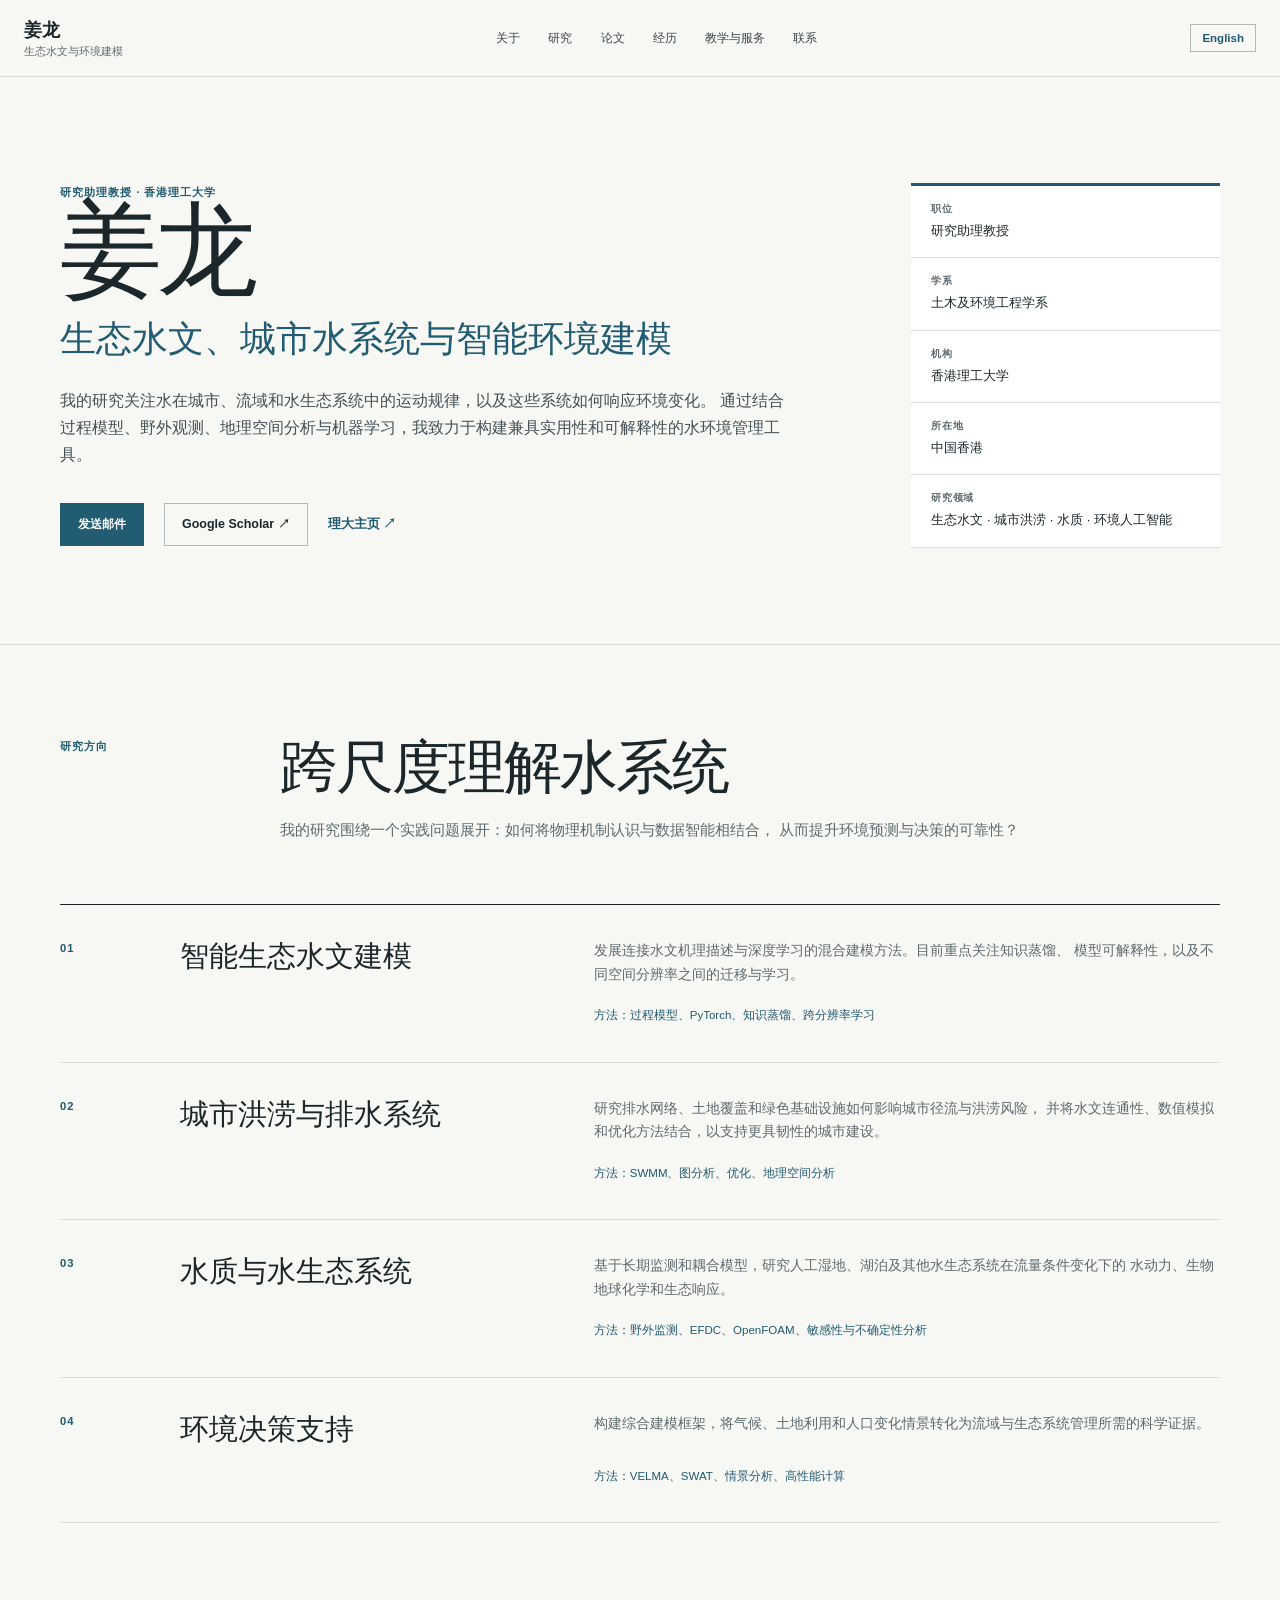
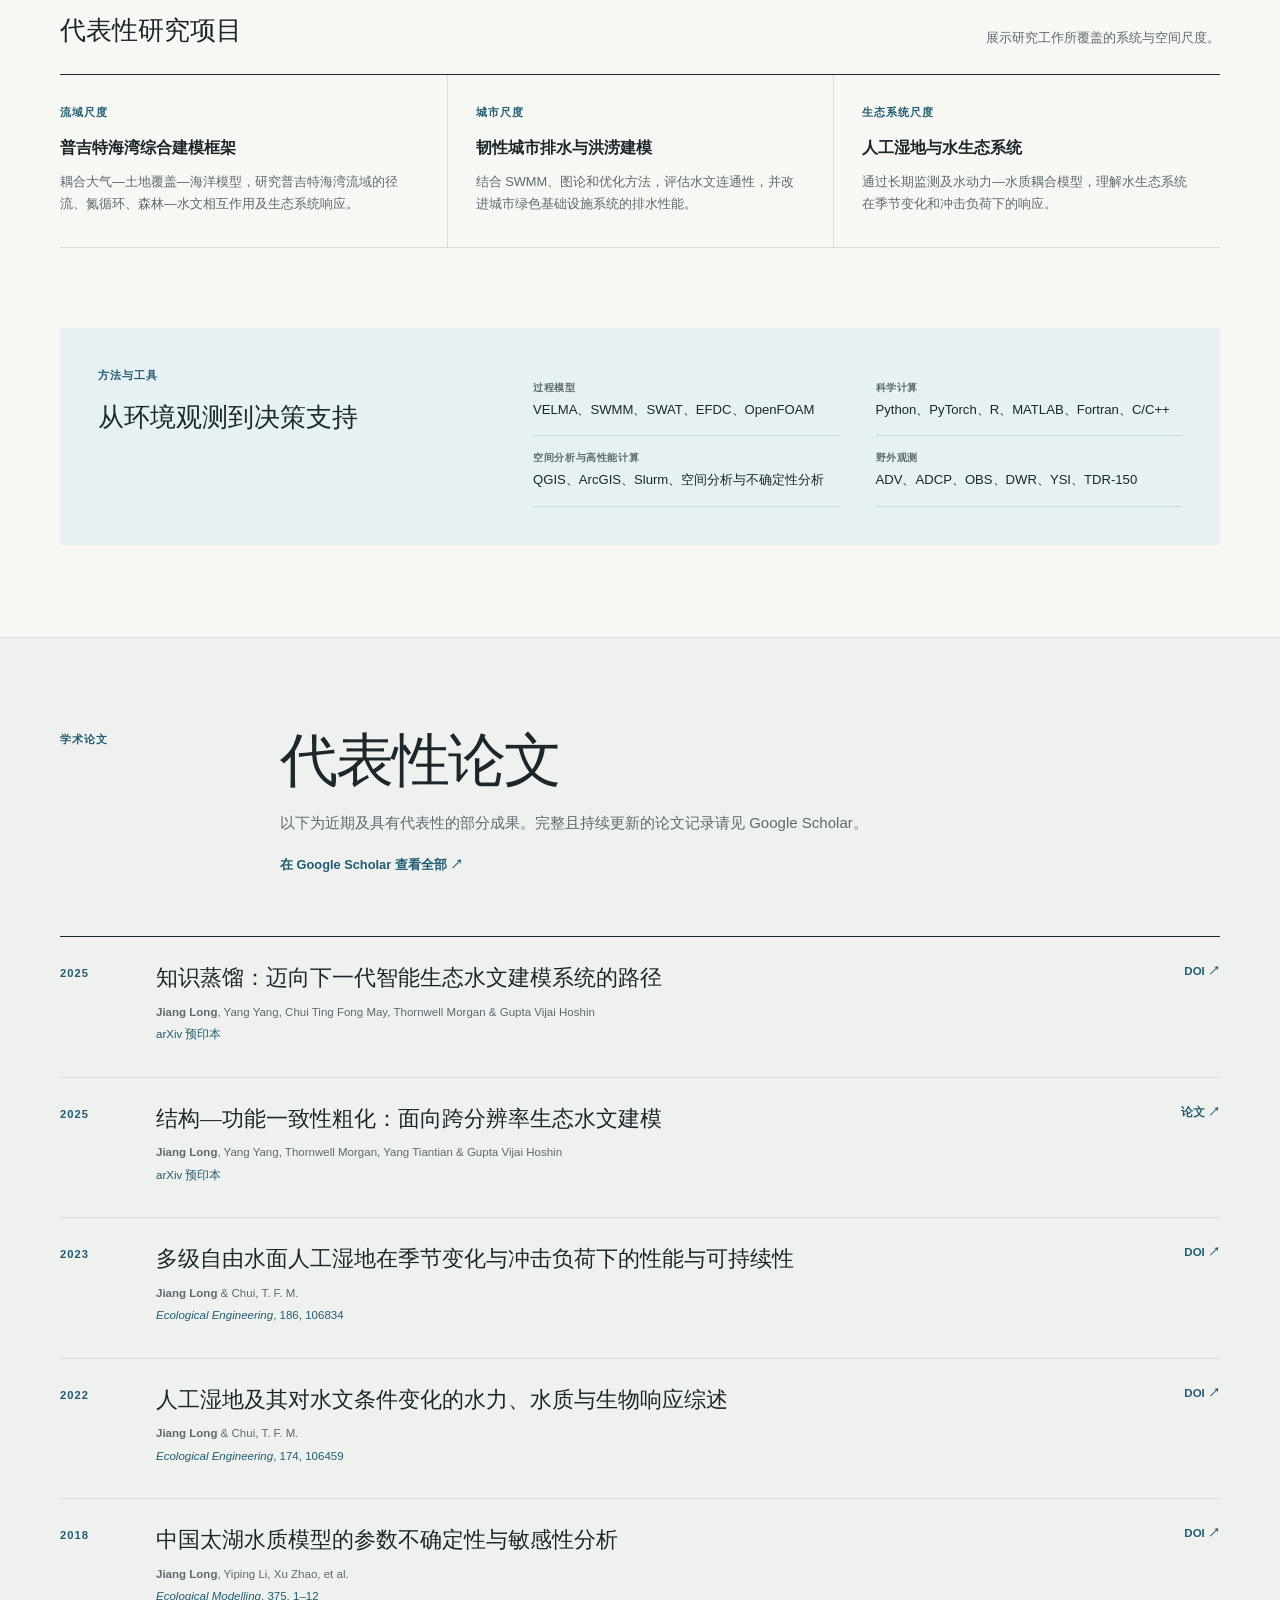
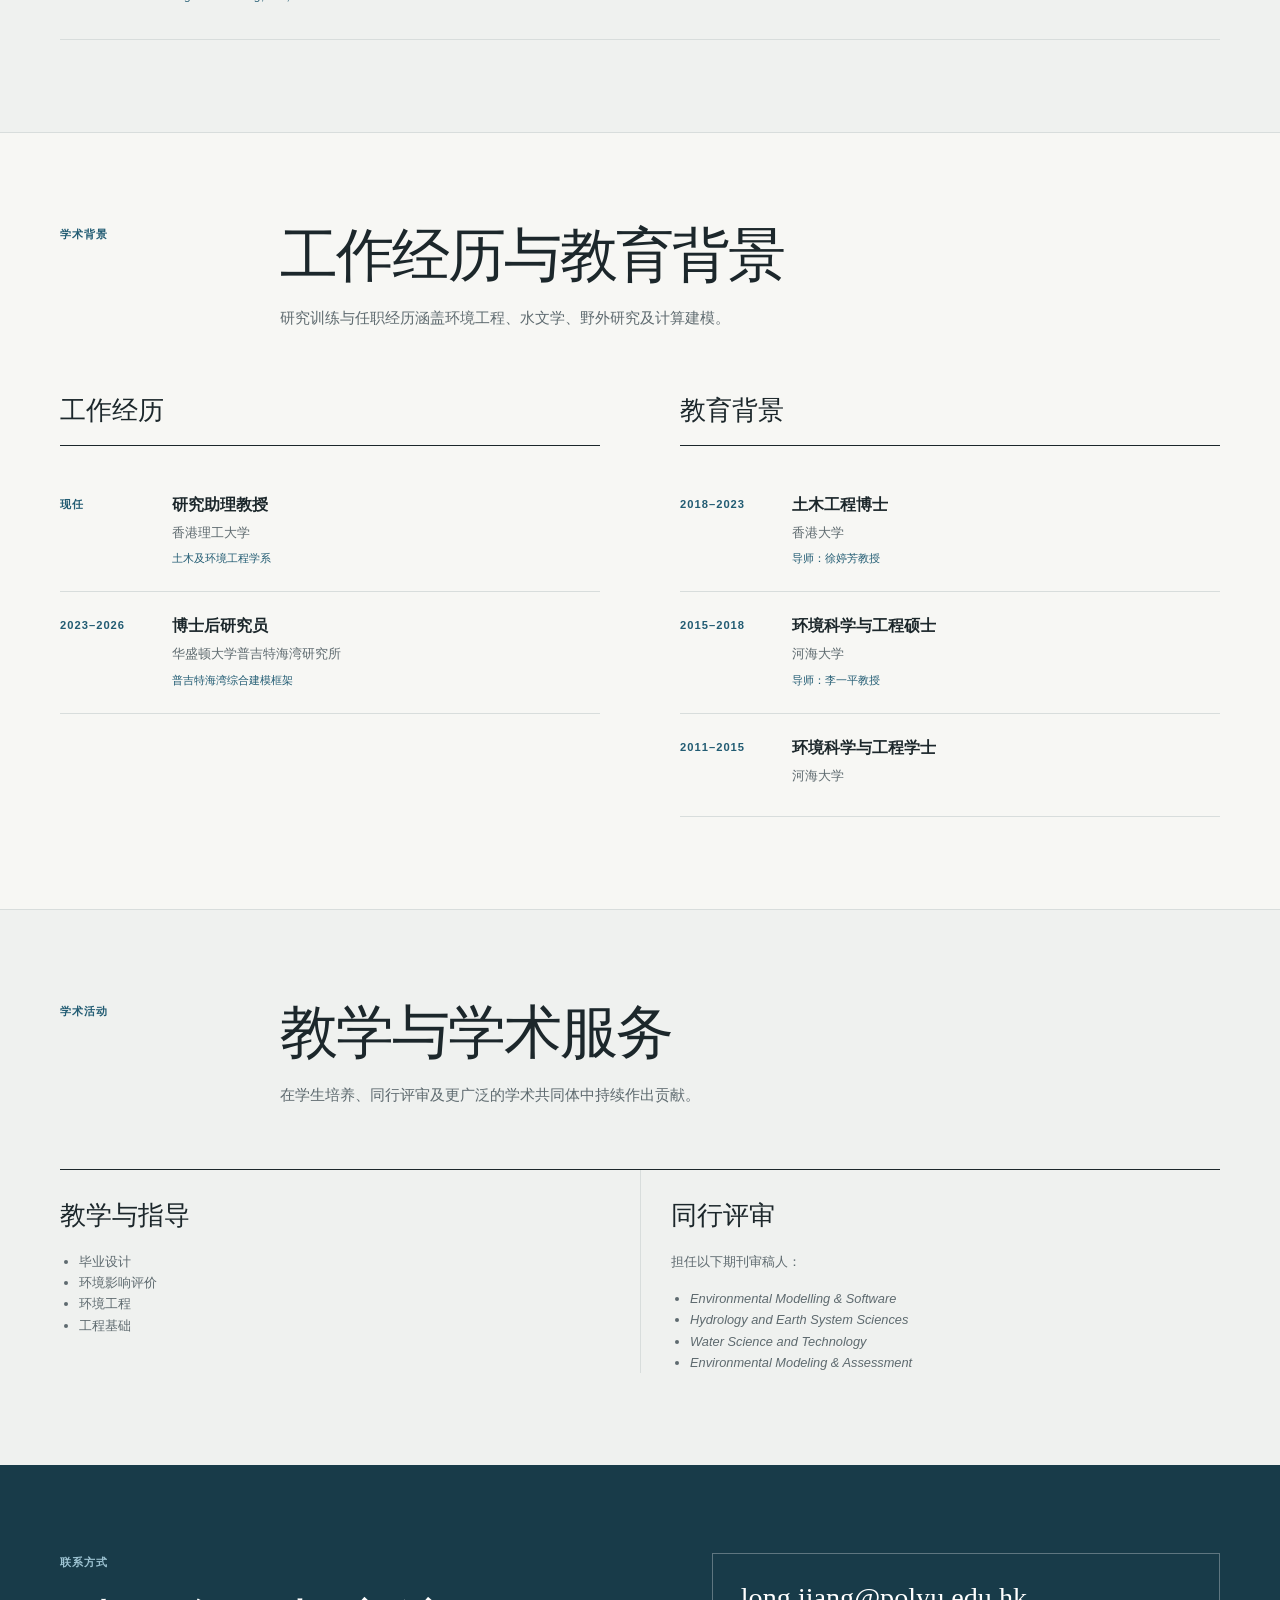
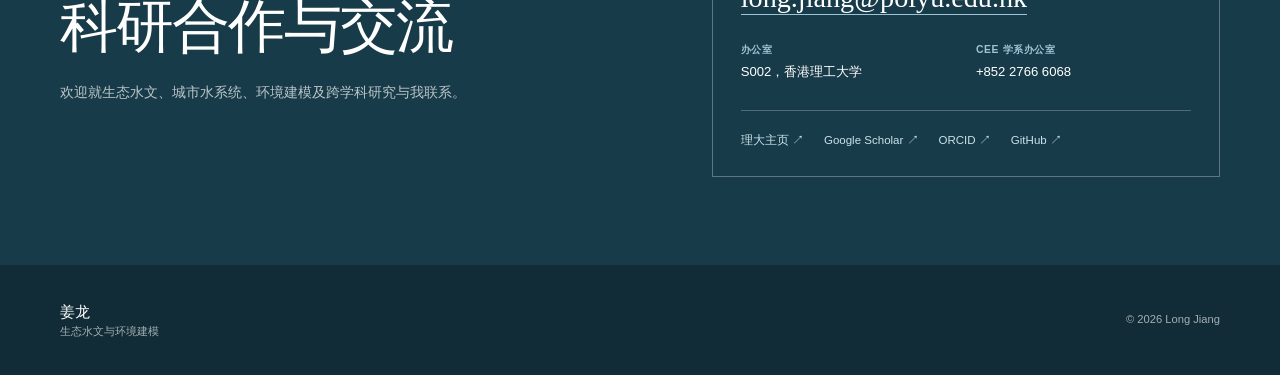
==== commit c8efeecf: "Refine academic activities and contact details" ====
--- a/public/zh/index.html
+++ b/public/zh/index.html
@@ -330,7 +330,7 @@
           <div class="section-heading">
             <p class="section-label">学术活动</p>
             <div>
-              <h2 id="service-title">教学、学术服务与荣誉</h2>
+              <h2 id="service-title">教学与学术服务</h2>
               <p>在学生培养、同行评审及更广泛的学术共同体中持续作出贡献。</p>
             </div>
           </div>
@@ -338,7 +338,6 @@
           <div class="activity-grid">
             <article>
               <h3>教学与指导</h3>
-              <p>2018–2022 年担任香港大学助教。</p>
               <ul>
                 <li>毕业设计</li>
                 <li>环境影响评价</li>
@@ -356,15 +355,6 @@
                 <li><em>Environmental Modeling &amp; Assessment</em></li>
               </ul>
             </article>
-            <article>
-              <h3>代表性荣誉</h3>
-              <ul class="honours-list">
-                <li><span>2018–2022</span> 香港大学研究生奖学金</li>
-                <li><span>2018</span> 河海大学优秀毕业生</li>
-                <li><span>2016</span> 全国研究生数学建模竞赛二等奖</li>
-                <li><span>2015</span> 河海大学一等奖学金</li>
-              </ul>
-            </article>
           </div>
         </div>
       </section>
@@ -380,7 +370,7 @@
             <a class="email-link" href="mailto:long.jiang@polyu.edu.hk">long.jiang@polyu.edu.hk</a>
             <dl>
               <div><dt>办公室</dt><dd>S002，香港理工大学</dd></div>
-              <div><dt>电话</dt><dd>+852 3400 3963</dd></div>
+              <div><dt>CEE 学系办公室</dt><dd><a href="tel:+85227666068">+852 2766 6068</a></dd></div>
             </dl>
             <div class="contact-links">
               <a href="https://www.polyu.edu.hk/cee/people/academic-staff/dr-long-jiang/" target="_blank" rel="noreferrer">理大主页 ↗</a>
--- a/public/styles.css
+++ b/public/styles.css
@@ -64,6 +64,7 @@
 .muted-section { background: #eff1ef; }
 .section-heading { display: grid; grid-template-columns: 180px minmax(0, 1fr); gap: 40px; margin-bottom: 62px; }
 .section-heading h2, .contact h2 { max-width: 820px; margin-bottom: 18px; font-family: var(--serif); font-size: clamp(2.35rem, 4.5vw, 4rem); font-weight: 400; letter-spacing: -.035em; line-height: 1.08; }
+.section-heading h2.long-title { max-width: none; font-size: clamp(2.3rem, 3.8vw, 3.25rem); }
 .section-heading > div > p { max-width: 760px; margin: 0; color: var(--muted); font-size: .94rem; }
 
 .research-list { border-top: 1px solid var(--ink); }
@@ -101,16 +102,12 @@
 .timeline article p:not(.timeline-date) { margin: 0 0 5px; color: var(--muted); font-size: .8rem; }
 .timeline small { color: var(--accent); font-size: .7rem; line-height: 1.5; }
 
-.activity-grid { display: grid; grid-template-columns: repeat(3, 1fr); border-top: 1px solid var(--ink); }
+.activity-grid { display: grid; grid-template-columns: repeat(2, 1fr); border-top: 1px solid var(--ink); }
 .activity-grid article { padding: 28px 30px 0 0; }
 .activity-grid article + article { padding-left: 30px; border-left: 1px solid var(--line); }
 .activity-grid h3 { margin-bottom: 18px; }
 .activity-grid p, .activity-grid li { color: var(--muted); font-size: .8rem; line-height: 1.65; }
 .activity-grid ul { margin: 16px 0 0; padding-left: 19px; }
-.honours-list { padding-left: 0 !important; list-style: none; }
-.honours-list li { padding: 9px 0; border-bottom: 1px solid var(--line); }
-.honours-list span { display: block; color: var(--accent); font-size: .67rem; font-weight: 700; }
-
 .contact { padding-block: 88px; background: #183b49; color: white; }
 .contact-grid { display: grid; grid-template-columns: 1.05fr .95fr; gap: 90px; align-items: start; }
 .contact .section-label { color: #9ec4d3; margin-bottom: 24px; }
@@ -129,6 +126,10 @@
 .footer-inner strong { color: white; font-family: var(--serif); font-size: .95rem; font-weight: 400; }
 .back-to-top { position: fixed; z-index: 10; right: 22px; bottom: 22px; width: 40px; height: 40px; display: grid; place-items: center; border: 1px solid var(--line); border-radius: 50%; background: var(--surface); color: var(--accent); opacity: 0; pointer-events: none; transform: translateY(8px); transition: opacity .18s, transform .18s; }
 .back-to-top.is-visible { opacity: 1; pointer-events: auto; transform: translateY(0); }
+
+@media (min-width: 1100px) {
+  .section-heading h2.long-title { white-space: nowrap; }
+}
 
 @media (max-width: 980px) {
   .desktop-nav { display: none; }
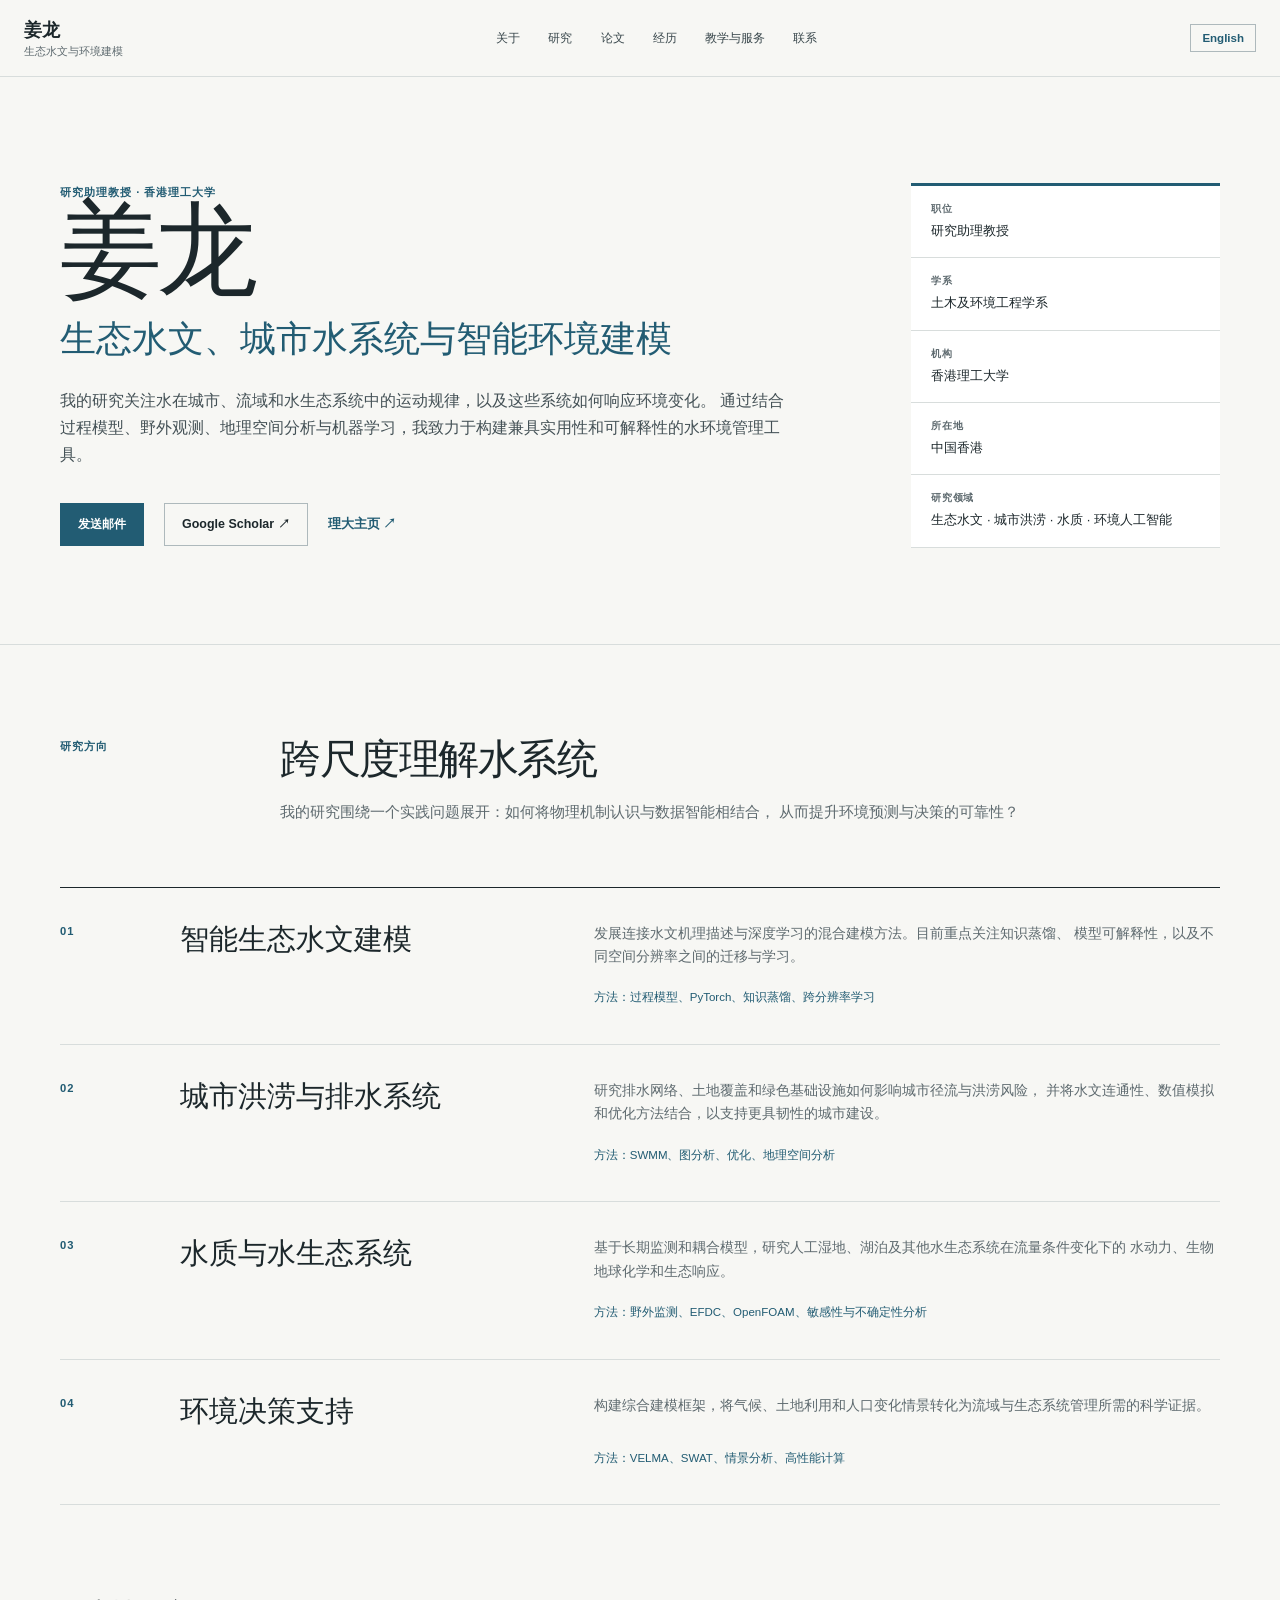
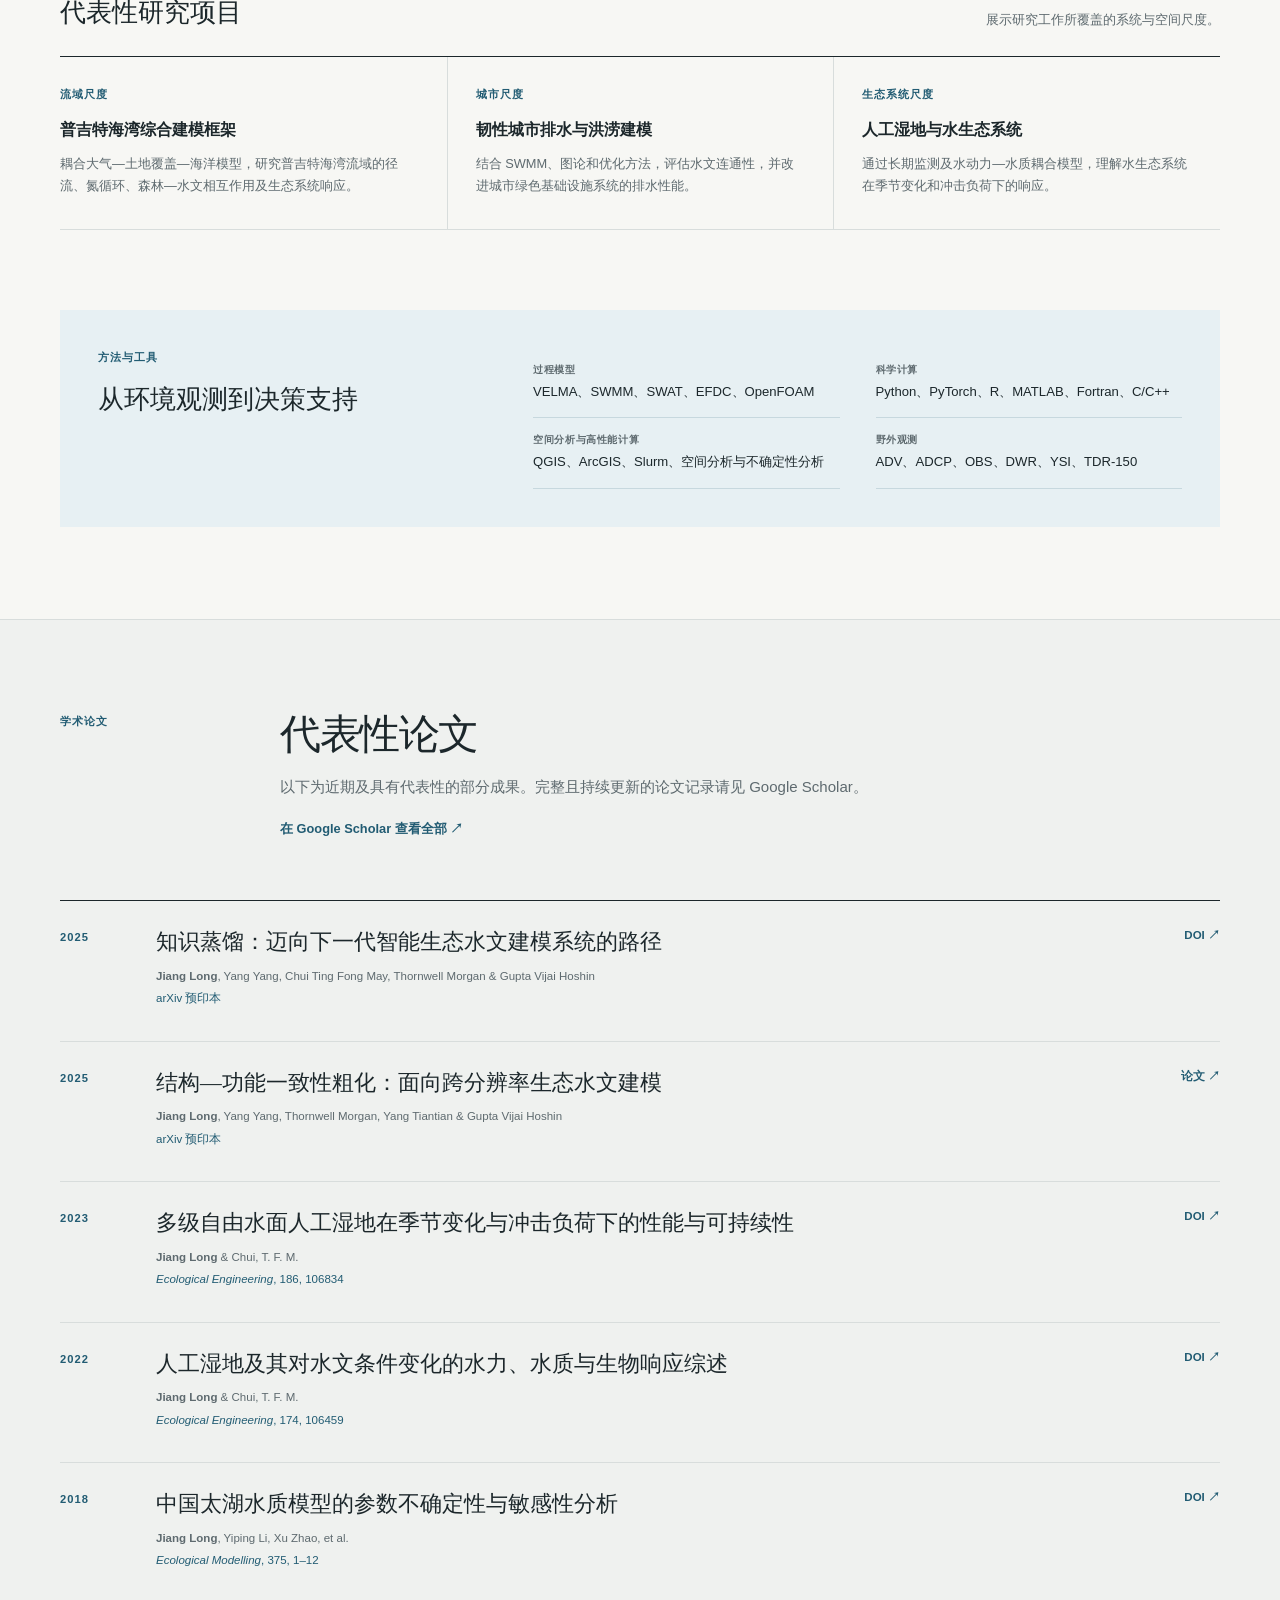
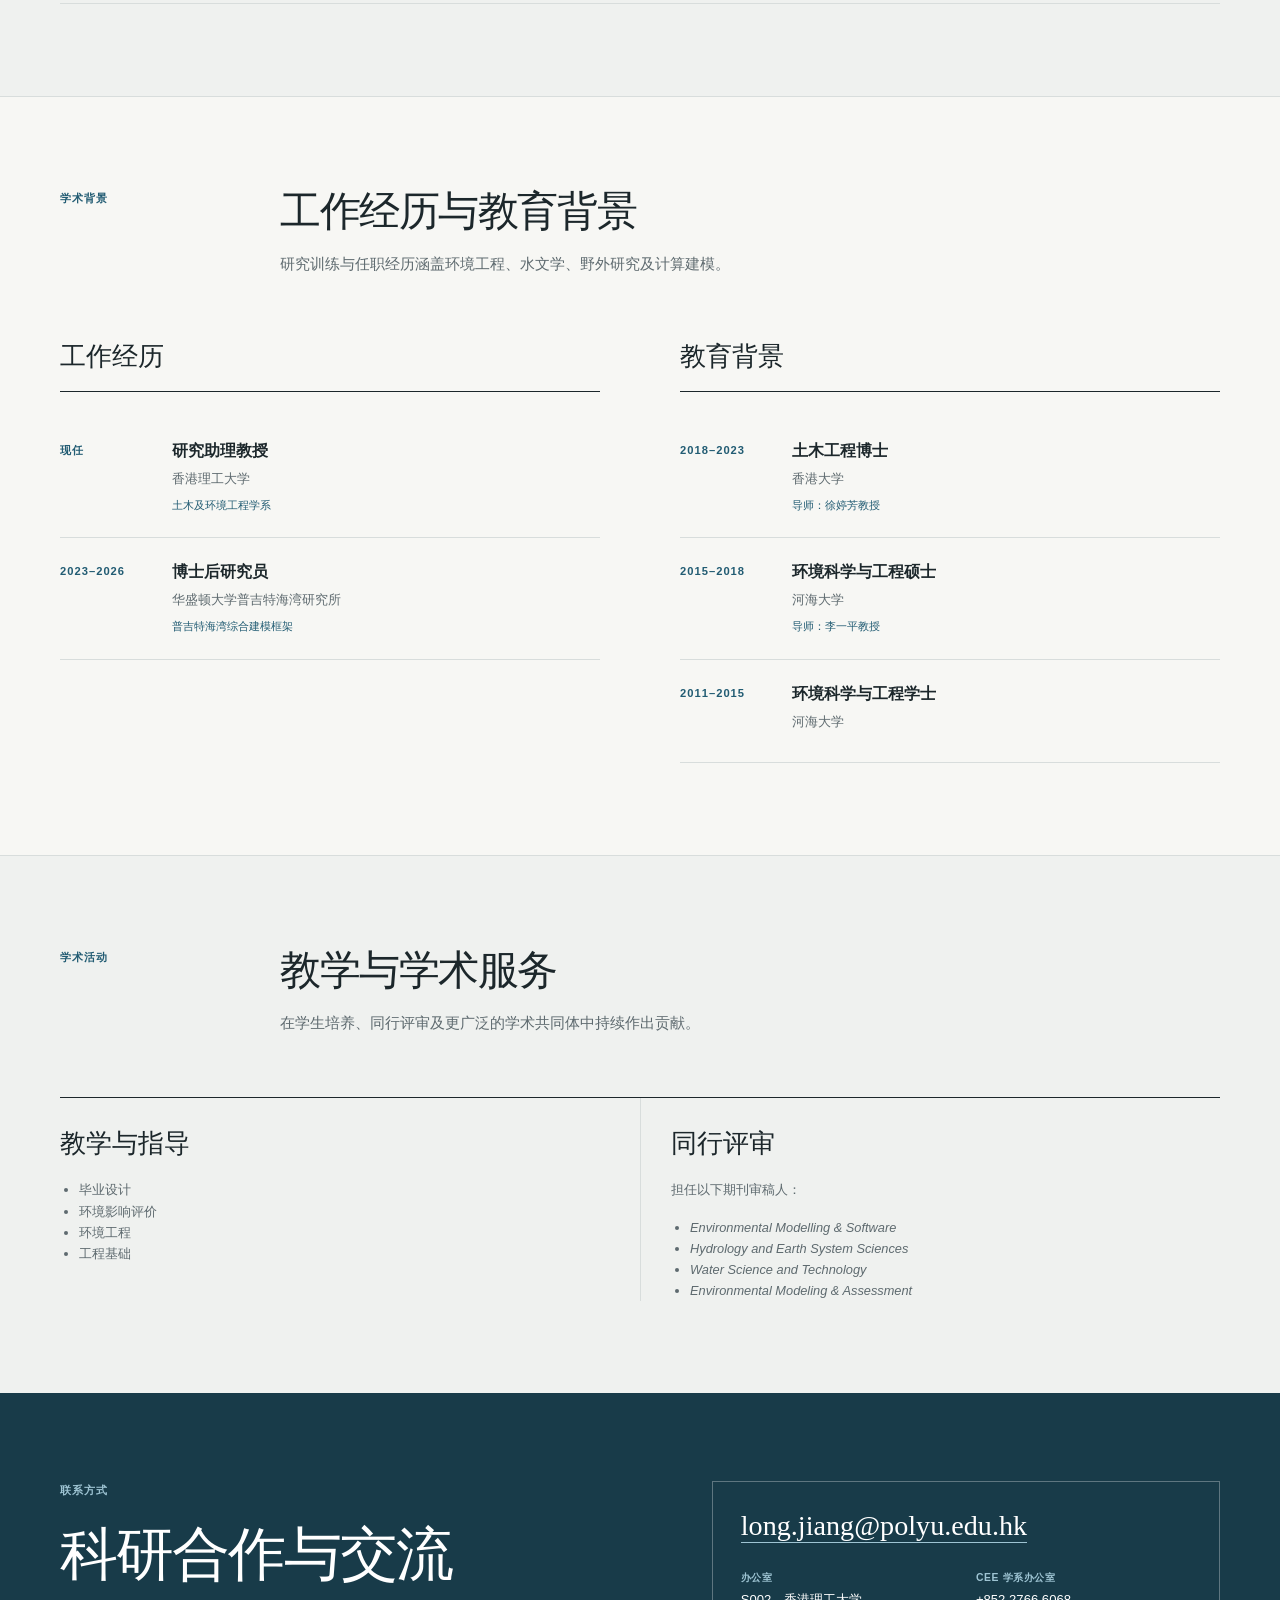
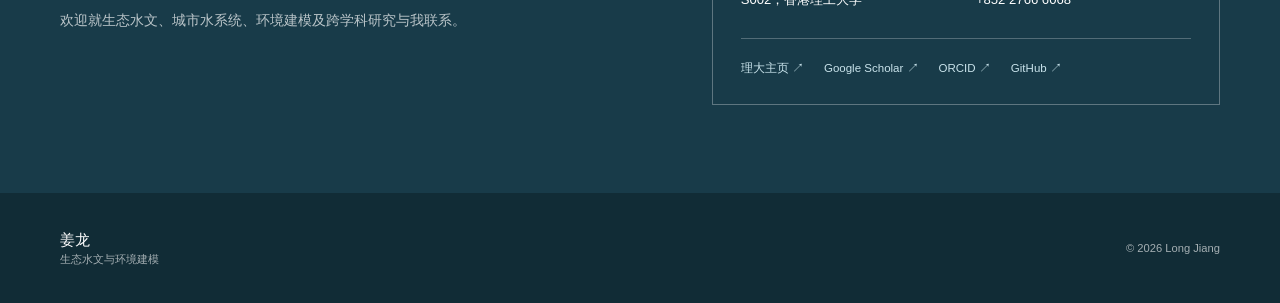
==== commit 3755a16e: "Bust cached styles on static deployments" ====
--- a/public/zh/index.html
+++ b/public/zh/index.html
@@ -15,11 +15,11 @@
     />
     <meta property="og:type" content="website" />
     <title>姜龙｜生态水文与环境建模</title>
-    <link rel="canonical" href="https://long-jiang-academic-site.vercel.app/zh" />
-    <link rel="alternate" hreflang="en" href="https://long-jiang-academic-site.vercel.app/" />
-    <link rel="alternate" hreflang="zh-CN" href="https://long-jiang-academic-site.vercel.app/zh" />
-    <link rel="alternate" hreflang="x-default" href="https://long-jiang-academic-site.vercel.app/" />
-    <link rel="stylesheet" href="../styles.css" />
+    <link rel="canonical" href="https://long-jiang.vercel.app/zh" />
+    <link rel="alternate" hreflang="en" href="https://long-jiang.vercel.app/" />
+    <link rel="alternate" hreflang="zh-CN" href="https://long-jiang.vercel.app/zh" />
+    <link rel="alternate" hreflang="x-default" href="https://long-jiang.vercel.app/" />
+    <link rel="stylesheet" href="../styles.css?v=20260815-1" />
     <script src="../script.js" defer></script>
     <script type="application/ld+json">
       {
--- a/public/styles.css
+++ b/public/styles.css
@@ -64,7 +64,6 @@
 .muted-section { background: #eff1ef; }
 .section-heading { display: grid; grid-template-columns: 180px minmax(0, 1fr); gap: 40px; margin-bottom: 62px; }
 .section-heading h2, .contact h2 { max-width: 820px; margin-bottom: 18px; font-family: var(--serif); font-size: clamp(2.35rem, 4.5vw, 4rem); font-weight: 400; letter-spacing: -.035em; line-height: 1.08; }
-.section-heading h2.long-title { max-width: none; font-size: clamp(2.3rem, 3.8vw, 3.25rem); }
 .section-heading > div > p { max-width: 760px; margin: 0; color: var(--muted); font-size: .94rem; }
 
 .research-list { border-top: 1px solid var(--ink); }
@@ -128,7 +127,7 @@
 .back-to-top.is-visible { opacity: 1; pointer-events: auto; transform: translateY(0); }
 
 @media (min-width: 1100px) {
-  .section-heading h2.long-title { white-space: nowrap; }
+  .section-heading h2 { max-width: none; font-size: clamp(2.3rem, 3.2vw, 2.85rem); white-space: nowrap; }
 }
 
 @media (max-width: 980px) {
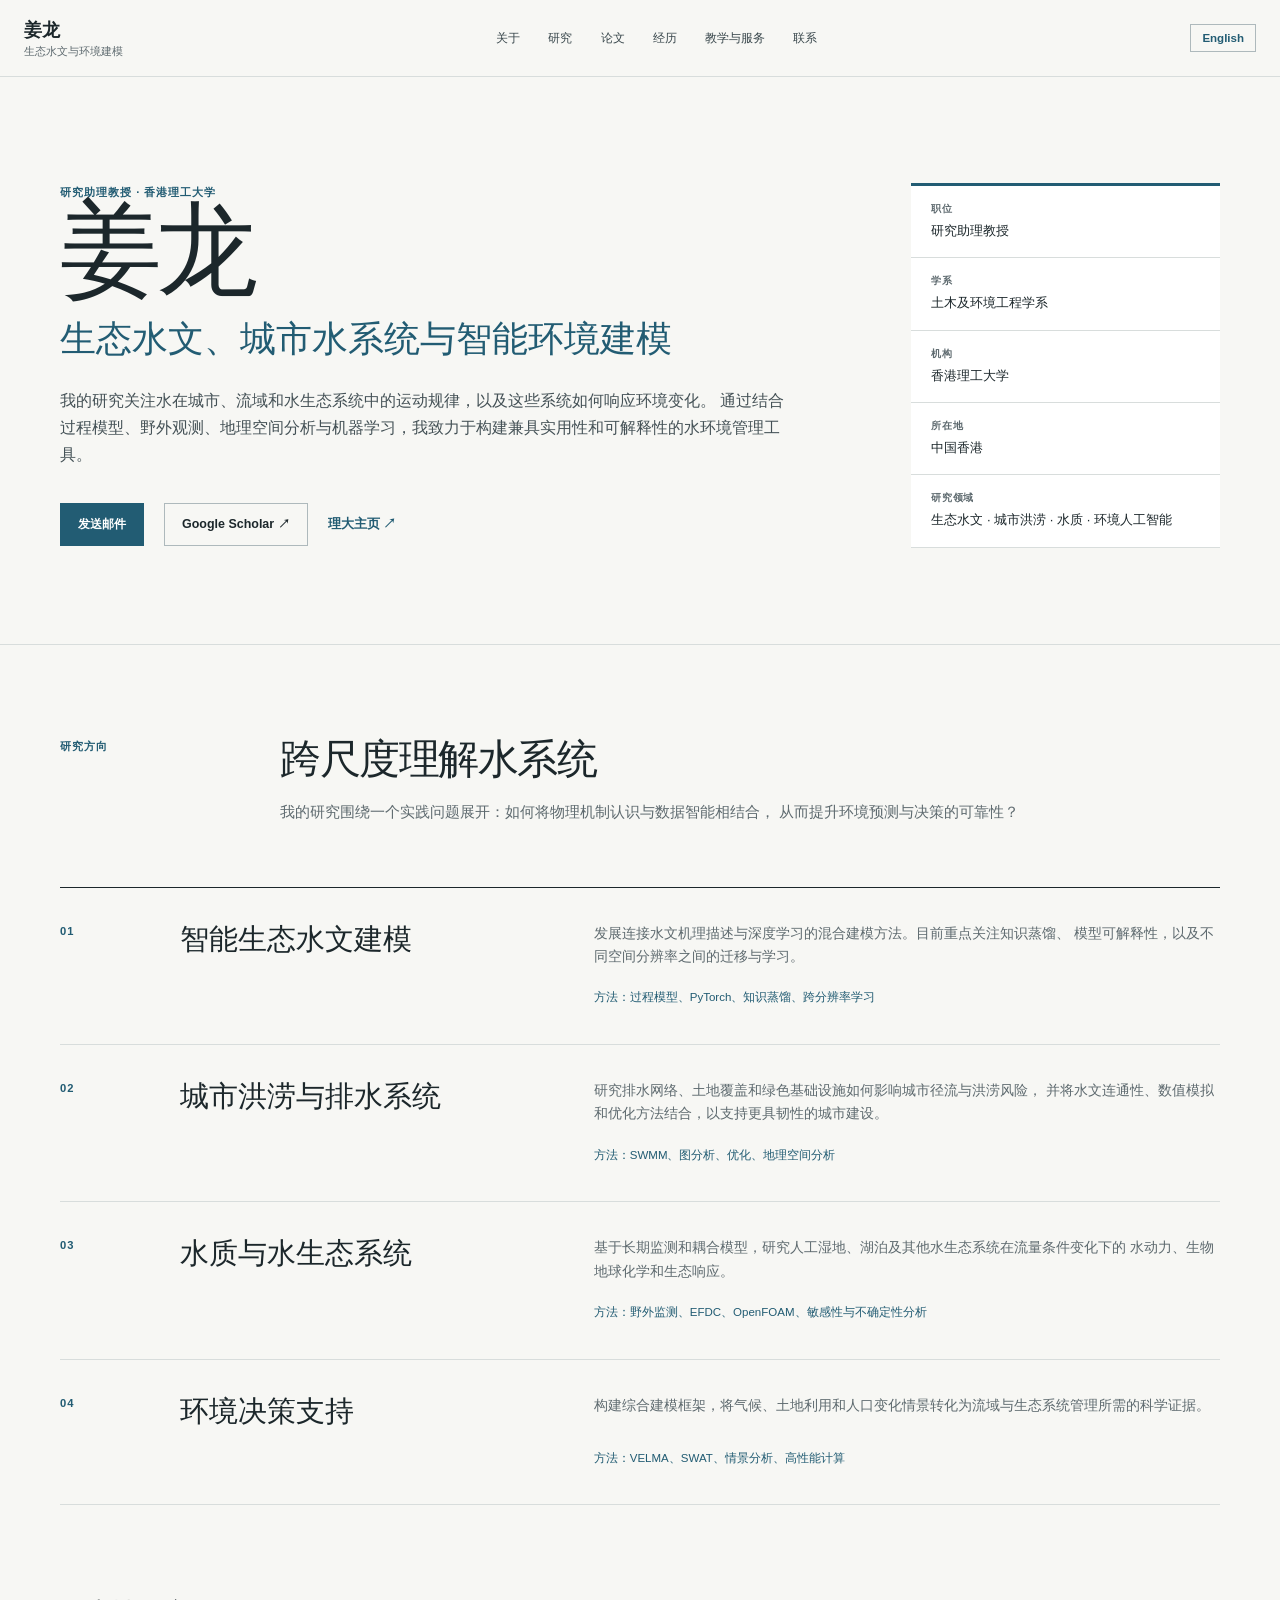
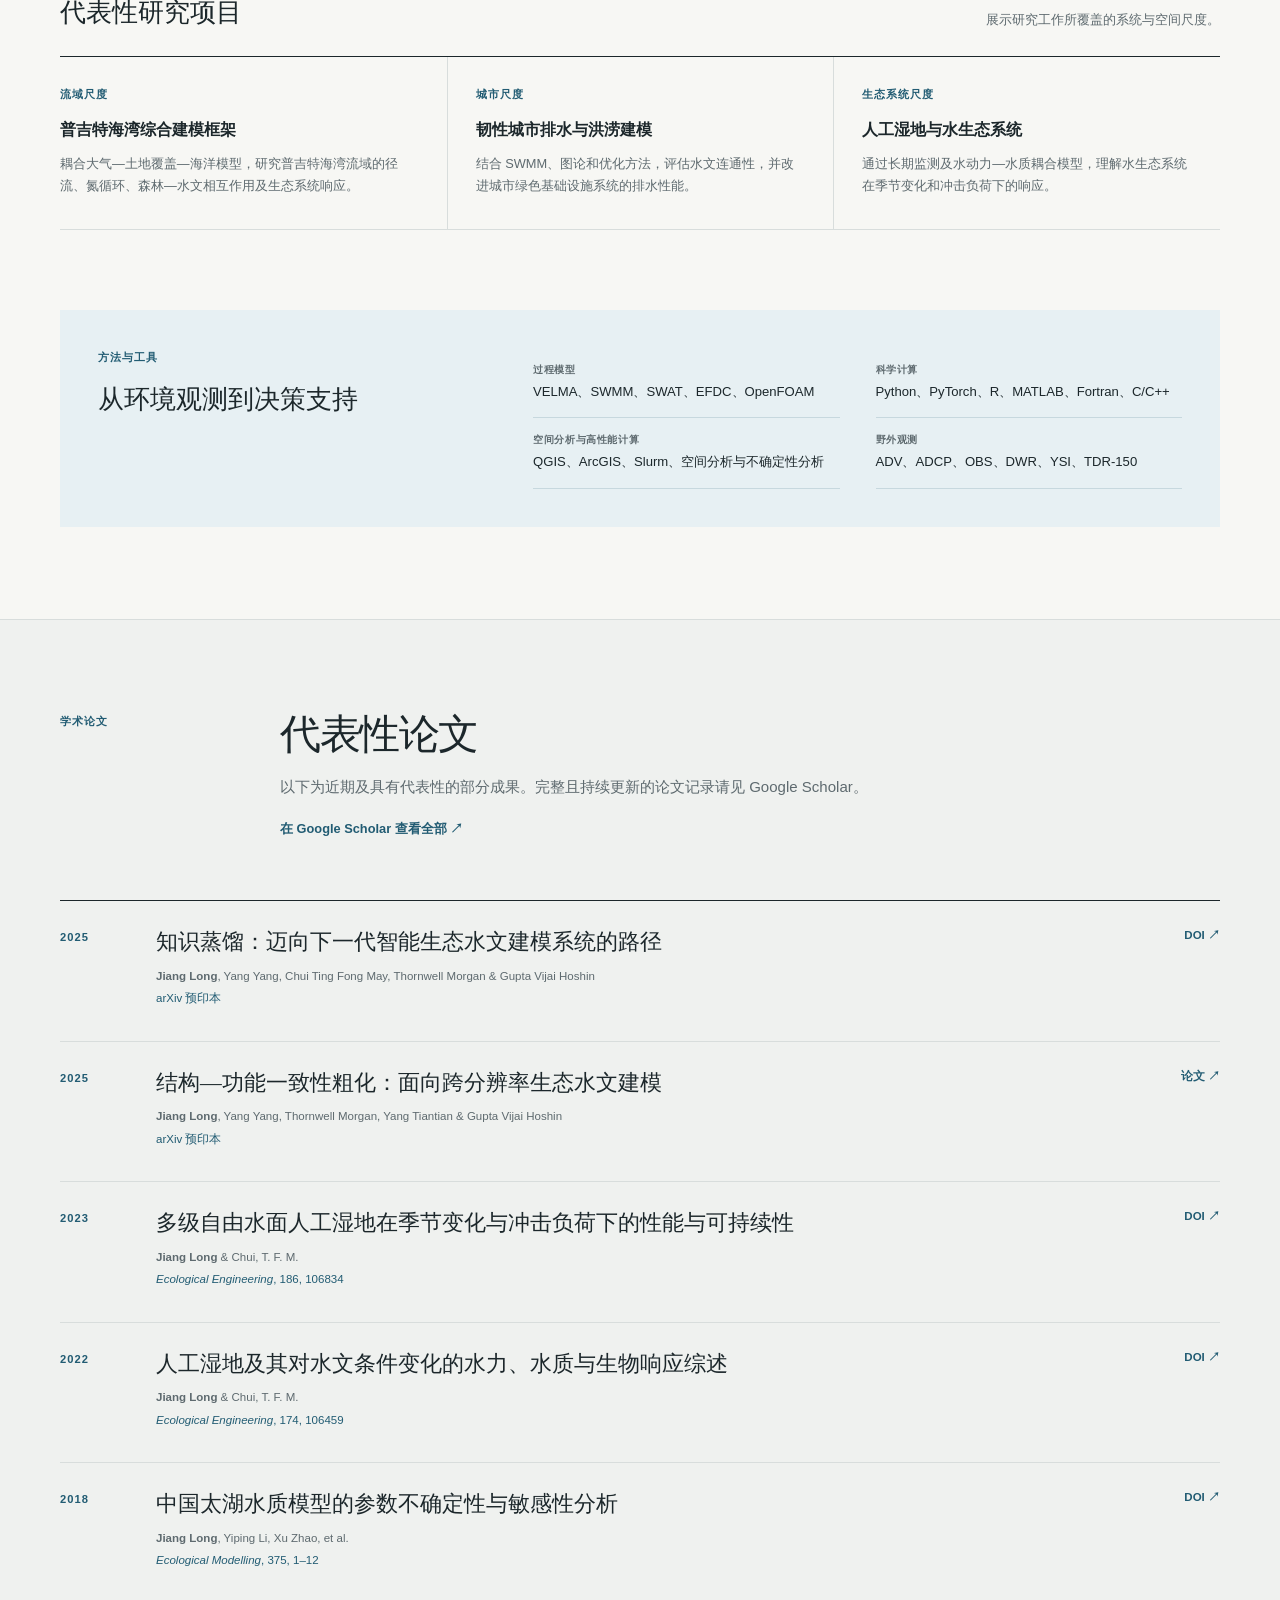
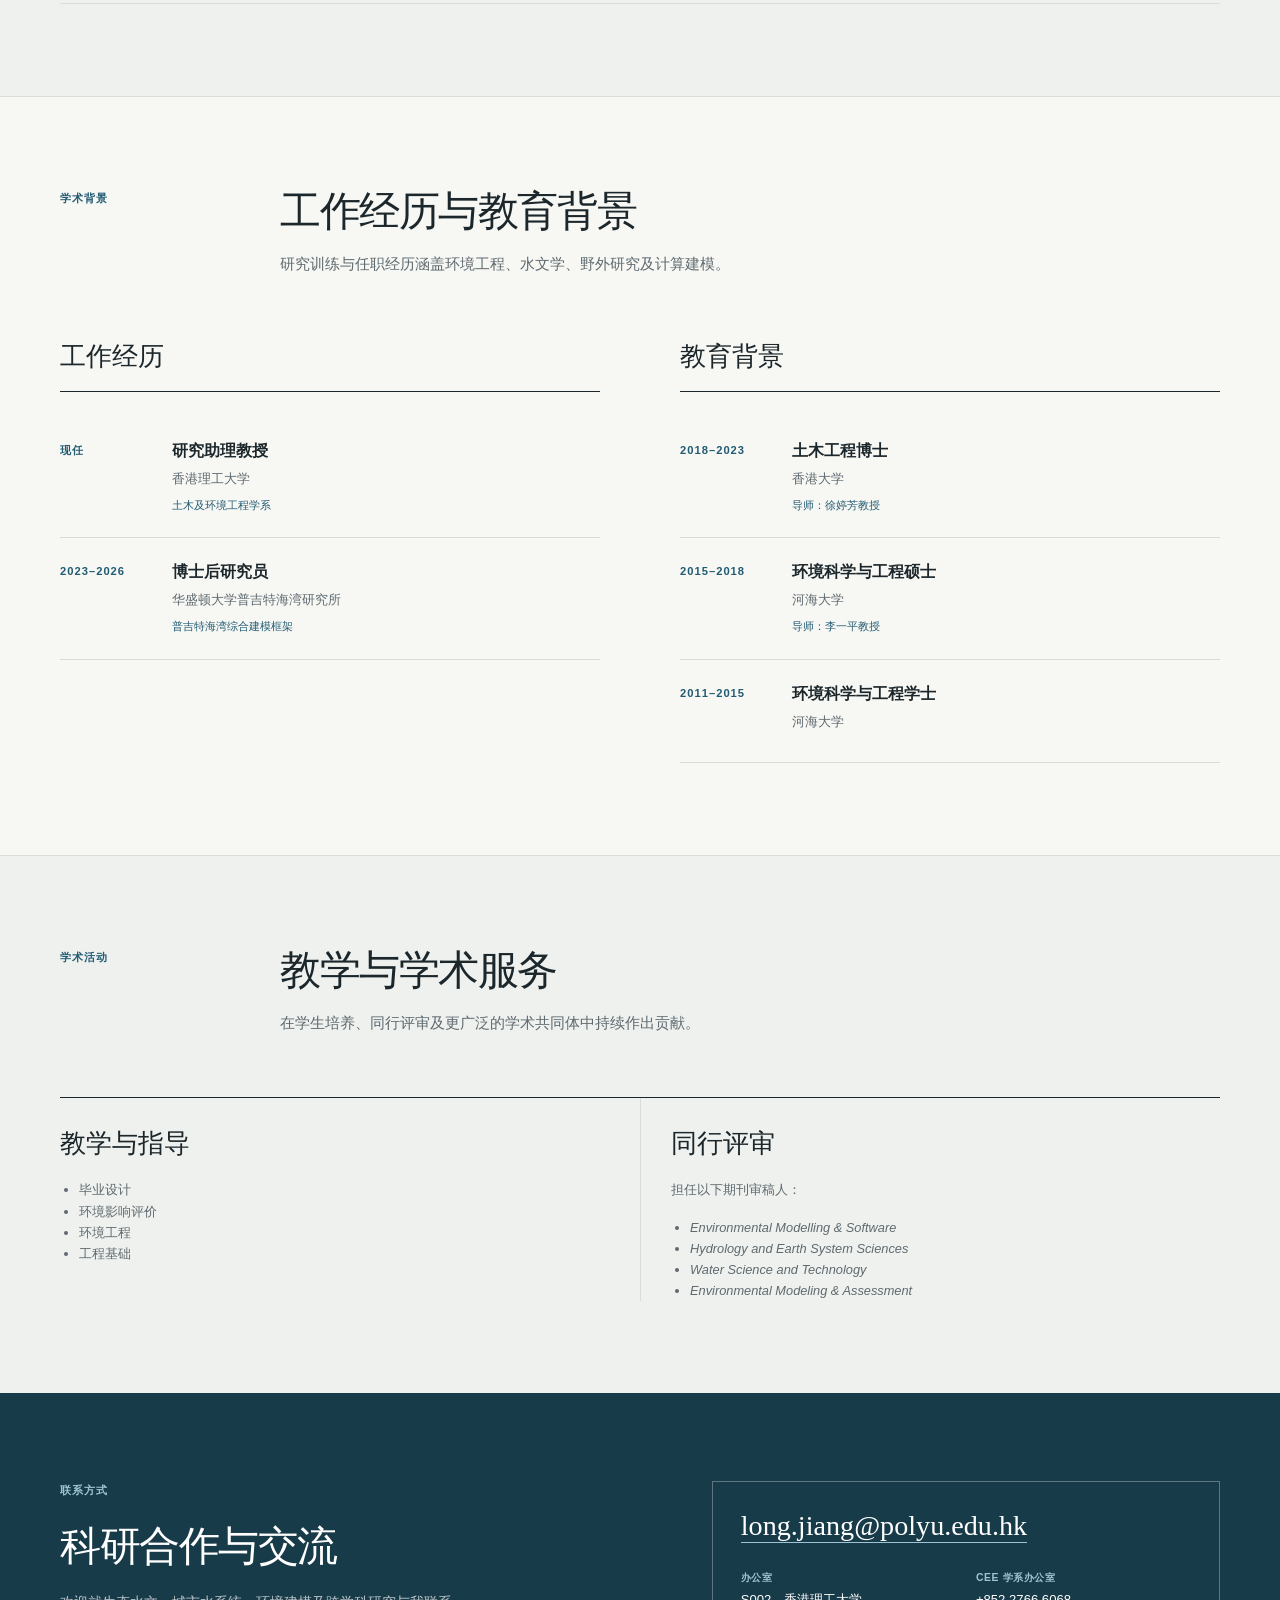
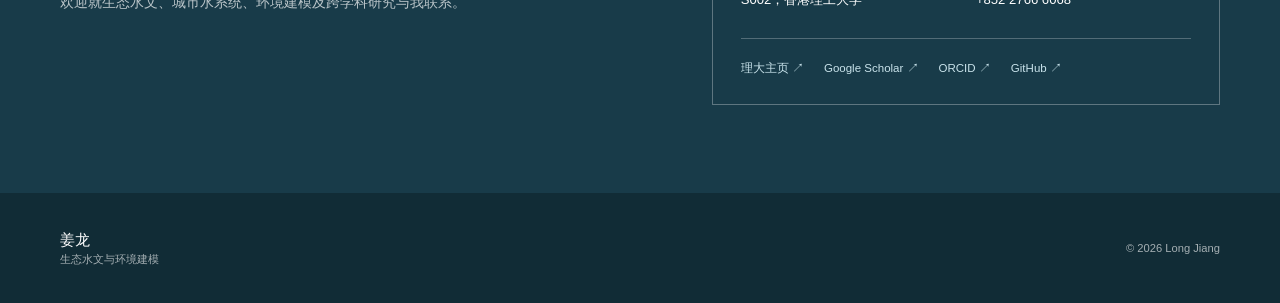
==== commit 11acbe51: "Reduce contact heading size" ====
--- a/public/zh/index.html
+++ b/public/zh/index.html
@@ -19,7 +19,7 @@
     <link rel="alternate" hreflang="en" href="https://long-jiang.vercel.app/" />
     <link rel="alternate" hreflang="zh-CN" href="https://long-jiang.vercel.app/zh" />
     <link rel="alternate" hreflang="x-default" href="https://long-jiang.vercel.app/" />
-    <link rel="stylesheet" href="../styles.css?v=20260815-1" />
+    <link rel="stylesheet" href="../styles.css?v=20260815-2" />
     <script src="../script.js" defer></script>
     <script type="application/ld+json">
       {
--- a/public/styles.css
+++ b/public/styles.css
@@ -110,7 +110,7 @@
 .contact { padding-block: 88px; background: #183b49; color: white; }
 .contact-grid { display: grid; grid-template-columns: 1.05fr .95fr; gap: 90px; align-items: start; }
 .contact .section-label { color: #9ec4d3; margin-bottom: 24px; }
-.contact h2 { margin-bottom: 22px; }
+.contact h2 { max-width: 620px; margin-bottom: 22px; font-size: clamp(2rem, 3.2vw, 2.75rem); }
 .contact-grid > div > p:last-child { max-width: 620px; margin: 0; color: rgba(255,255,255,.7); font-size: .9rem; }
 .contact-card { padding: 28px; border: 1px solid rgba(255,255,255,.3); }
 .email-link { display: inline-block; margin-bottom: 28px; color: white; font-family: var(--serif); font-size: clamp(1.2rem, 2.2vw, 1.8rem); border-bottom: 1px solid #9ec4d3; }
